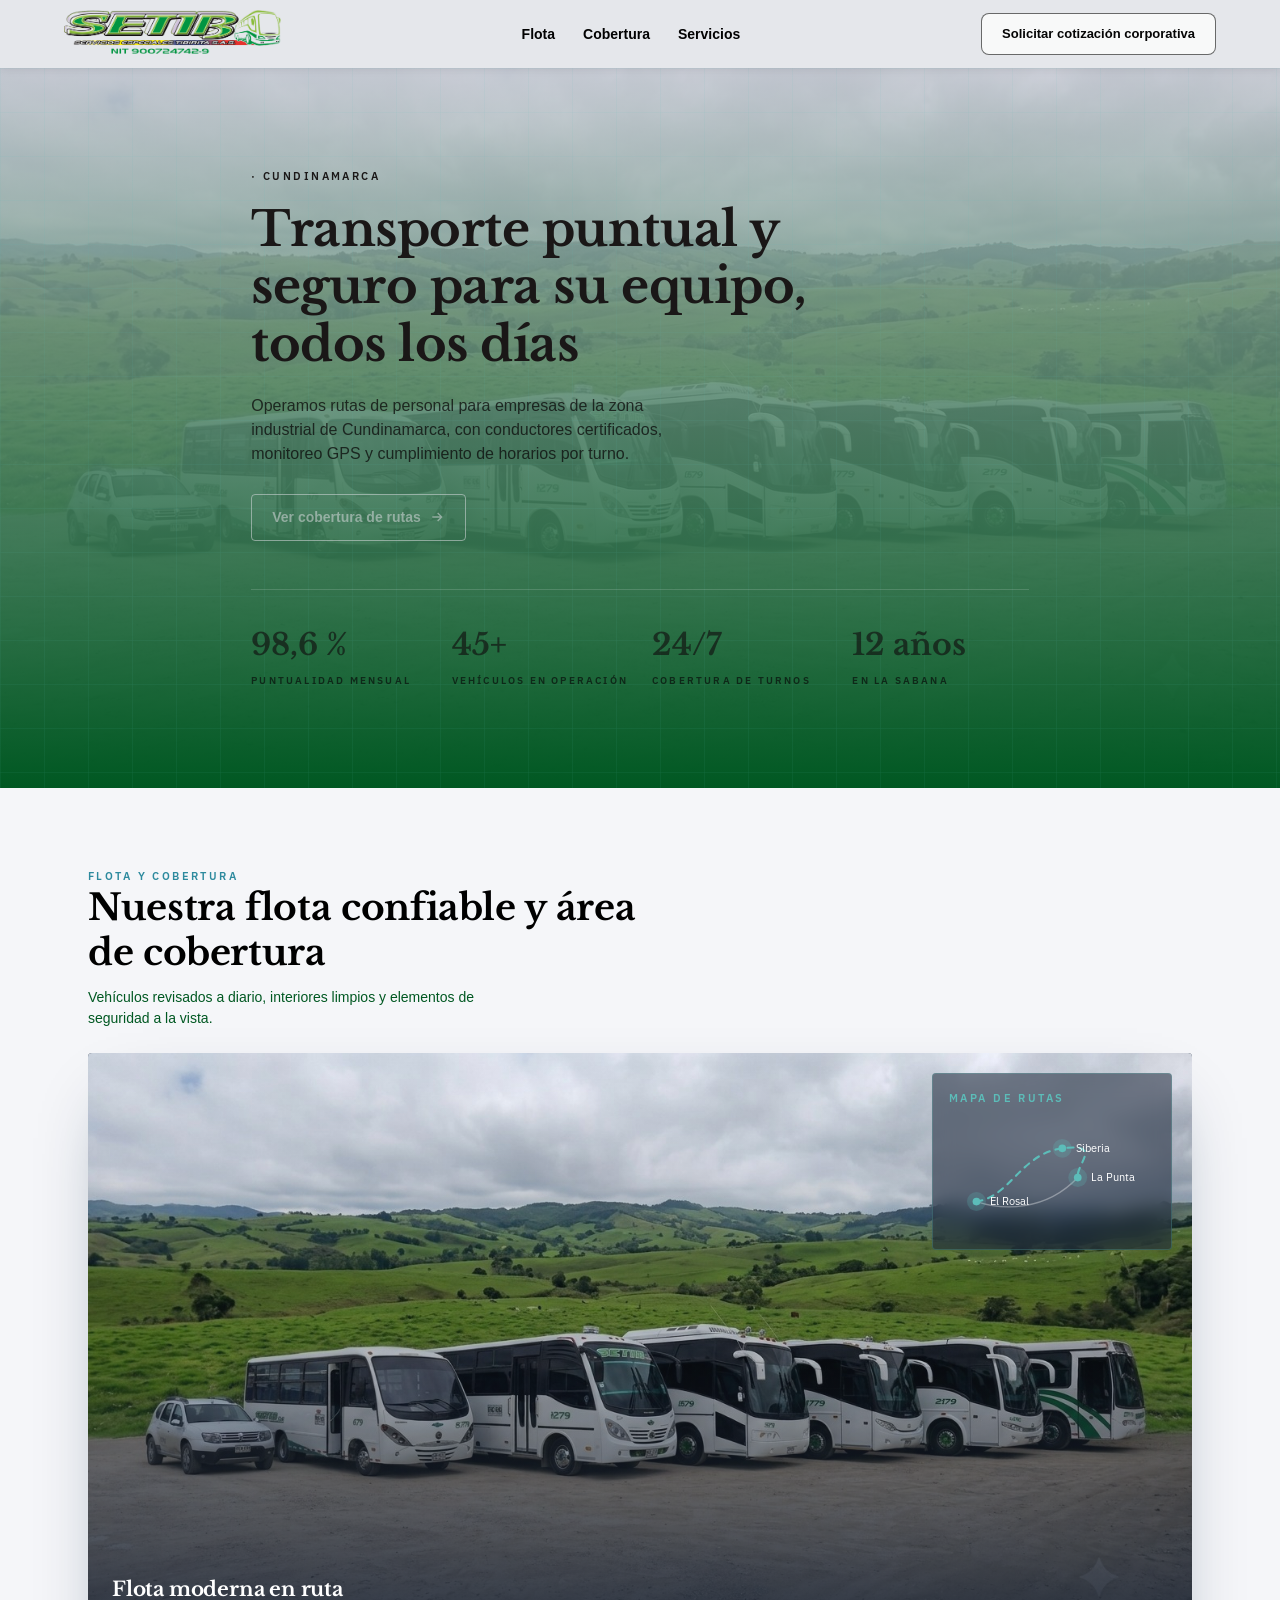
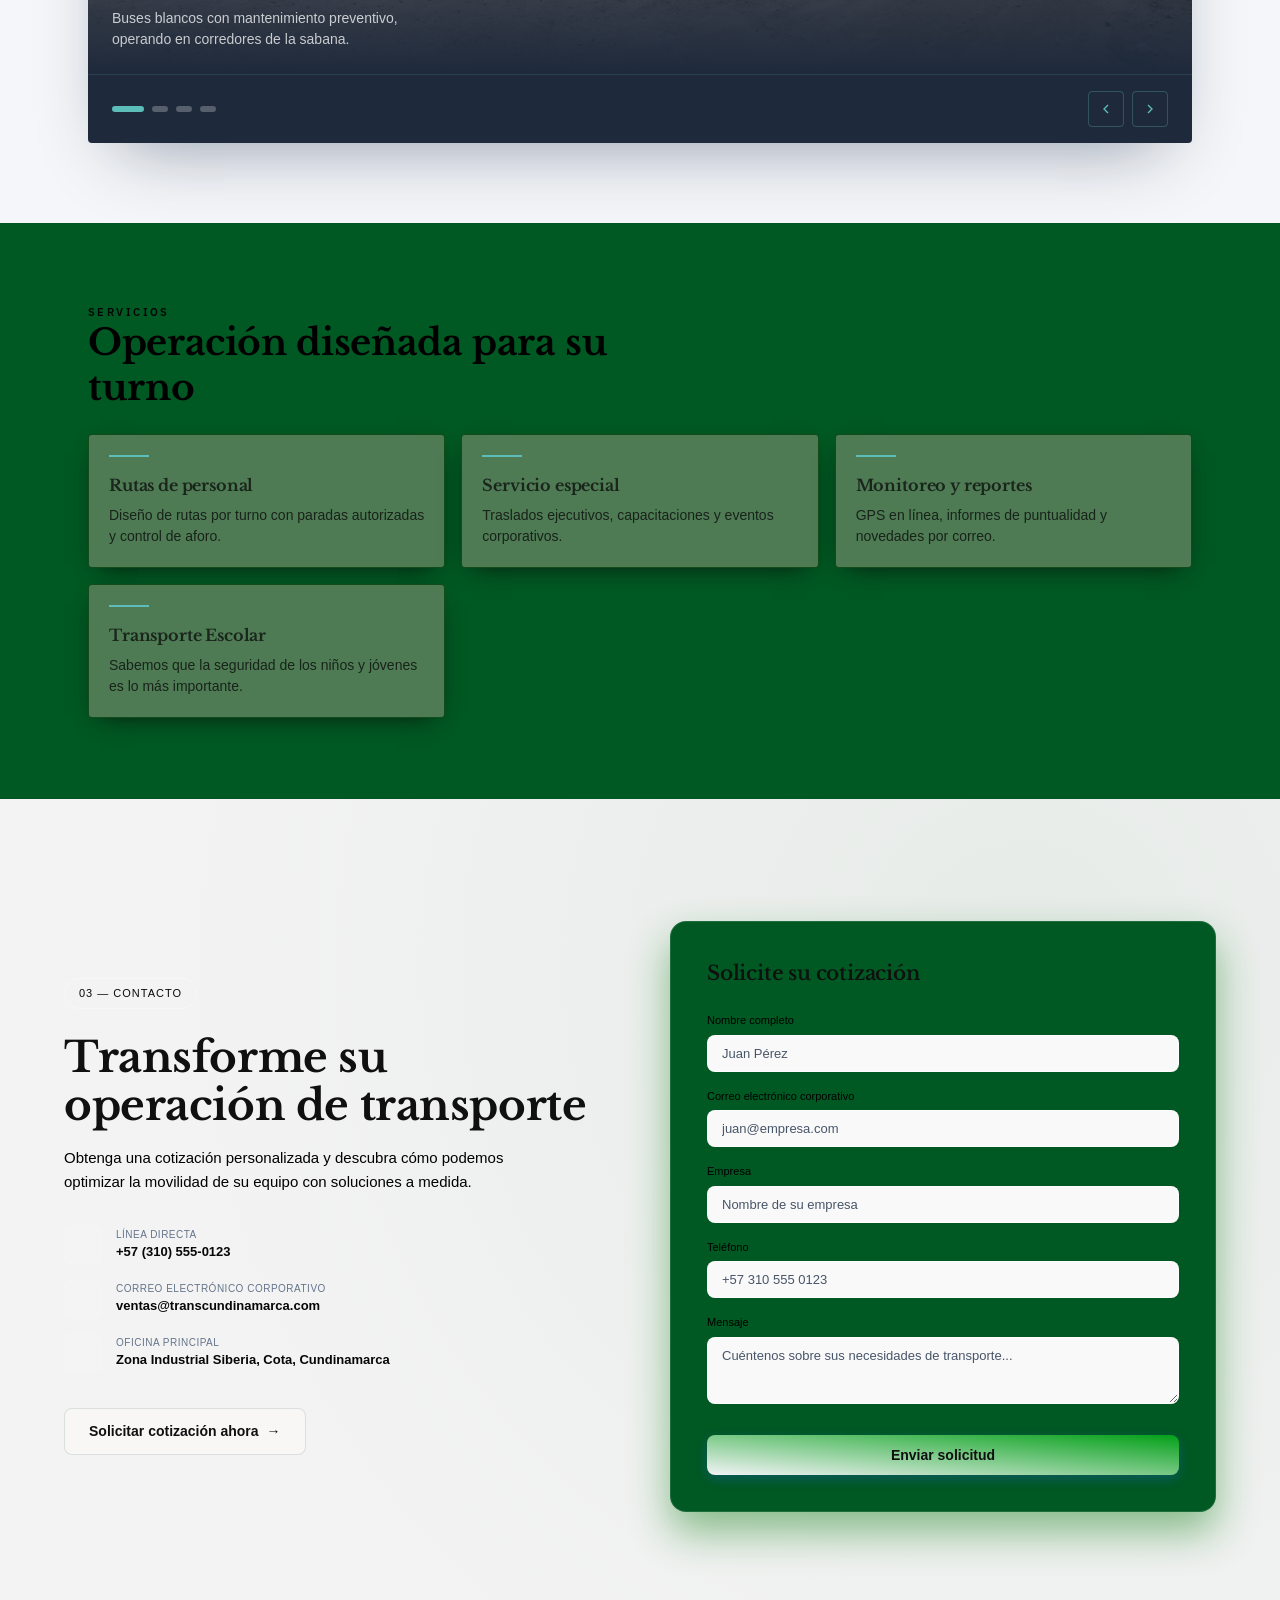
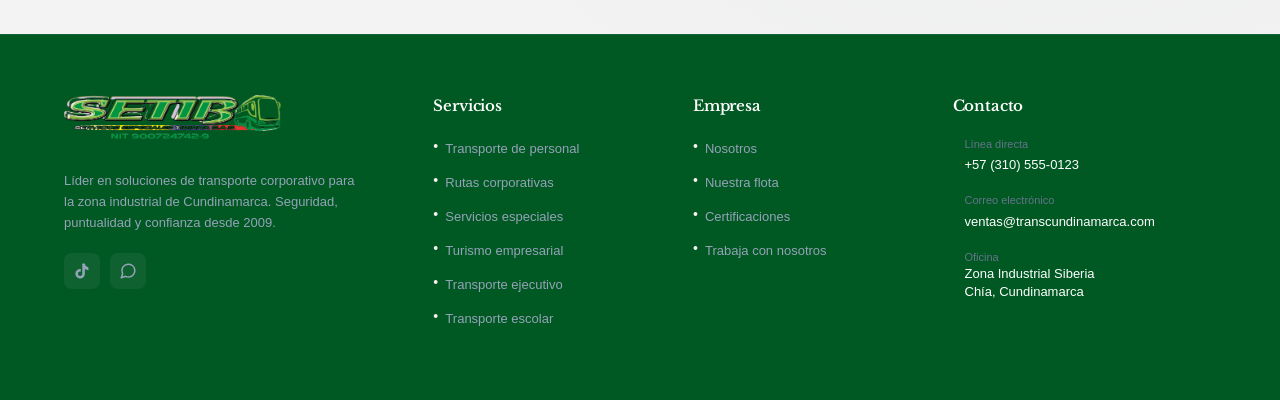
==== index.html @ 592e6fb5 "Rename corporativo.html to index.html" ====
<!doctype html>
<html lang="es">
  <head>
    <meta charset="utf-8" />
    <meta name="viewport" content="width=device-width, initial-scale=1" />
    <title>TransCundinamarca | Transporte de personal Siberia y El Rosal</title>
    <meta
      name="description"
      content="Transporte empresarial de personal y pasajeros en la zona industrial Siberia - El Rosal, Cundinamarca. Flota moderna, rutas puntuales y cotización corporativa."
    />
    <meta
      property="og:title"
      content="TransCundinamarca | Transporte de personal Siberia y El Rosal"
    />
    <meta
      property="og:description"
      content="Rutas empresariales puntuales y seguras para su equipo en la sabana de Bogotá: Siberia, El Rosal y La Punta."
    />
    <meta property="og:type" content="website" />
    <meta name="twitter:card" content="summary_large_image" />
    <link rel="preconnect" href="https://fonts.googleapis.com" />
    <link rel="preconnect" href="https://fonts.gstatic.com" crossorigin />
    <link
      href="https://fonts.googleapis.com/css2?family=Libre+Baskerville:wght@400;700&family=IBM+Plex+Sans:wght@400;500;600&display=swap"
      rel="stylesheet"
    />
    <link rel="icon" href="/favicon.ico" type="image/x-icon" />
    <link rel="stylesheet" href="corporativo.css" />
  </head>
  <body>
 <!-- NAVBAR -->
<header class="navbar">
  <div class="nav-container">
    
    <!-- BRAND / LOGO CON IMAGEN -->
    <a href="#" class="logo-link">
      <img src="Logo.webp" alt="SETIB - Servicios Especiales Tibirita" class="navbar-logo-img">
    </a>

    <!-- LINKS DE NAVEGACIÓN -->
    <nav class="nav-links">
      <a href="#flota">Flota</a>
      <a href="#cobertura">Cobertura</a>
      <a href="#servicios">Servicios</a>
    </nav>

    <!-- BOTÓN DE ACCIÓN -->
    <a href="#cotizar" class="btn-primary">Solicitar cotización corporativa</a>
    
  </div>
</header>

    <main id="inicio">
      <section class="hero">
        <div class="hero-grid" aria-hidden="true"></div>
        <div class="hero-inner">
          <p class="eyebrow hero-eyebrow">· Cundinamarca </p>
          <h1 class="hero-title">
            Transporte puntual y seguro para su equipo, todos los días
          </h1>
          <p class="hero-lead">
            Operamos rutas de personal para empresas de la zona industrial de Cundinamarca, con
            conductores certificados, monitoreo GPS y cumplimiento de horarios por turno.
          </p>
          <div class="hero-actions">
            <a href="#cobertura" class="btn-ghost">
              Ver cobertura de rutas
              <svg
                width="16"
                height="16"
                viewBox="0 0 24 24"
                fill="none"
                stroke="currentColor"
                stroke-width="2"
              >
                <path d="M5 12h14M13 6l6 6-6 6" />
              </svg>
            </a>
          </div>

          <dl class="hero-stats">
            <div>
              <dt class="stat-value">98,6 %</dt>
              <dd class="eyebrow stat-label">Puntualidad mensual</dd>
            </div>
            <div>
              <dt class="stat-value">45+</dt>
              <dd class="eyebrow stat-label">Vehículos en operación</dd>
            </div>
            <div>
              <dt class="stat-value">24/7</dt>
              <dd class="eyebrow stat-label">Cobertura de turnos</dd>
            </div>
            <div>
              <dt class="stat-value">12 años</dt>
              <dd class="eyebrow stat-label">En la sabana</dd>
            </div>
          </dl>
        </div>
      </section>

      <section id="flota" class="fleet">
        <p class="eyebrow fleet-eyebrow">Flota y cobertura</p>
        <h2 class="fleet-title">
          Nuestra flota confiable y área de cobertura
        </h2>
        <p class="fleet-lead">
          Vehículos revisados a diario, interiores limpios y elementos de seguridad a la vista.
        </p>

        <div class="carousel">
          <div class="carousel-viewport">
            <div class="carousel-slide active" data-index="0">
              <img
                src="1.webp"
                alt="Flota moderna en ruta"
                width="1600"
                height="1008"
              />
            </div>
            <div class="carousel-slide" data-index="1">
              <img
                src="2.webp"
                alt="Interiores limpios y cómodos"
                width="1600"
                height="1008"
              />
            </div>
            <div class="carousel-slide" data-index="2">
              <img
                src="3.webp"
                alt="Cobertura zona industrial"
                width="1600"
                height="1008"
              />
            </div>
            <div class="carousel-slide" data-index="3">
              <img
                src="images/fleet-safety.jpg"
                alt="Seguridad visible"
                width="1600"
                height="1008"
              />
            </div>

            <div class="carousel-overlay" aria-hidden="true"></div>

            <div class="carousel-caption">
              <h3 id="slide-title">Flota moderna en ruta</h3>
              <p id="slide-text">
                Buses blancos con mantenimiento preventivo, operando en corredores de la sabana.
              </p>
            </div>

            <div id="cobertura" class="map-panel">
              <p class="eyebrow map-eyebrow">Mapa de rutas</p>
              <svg
                viewBox="0 0 240 130"
                role="img"
                aria-label="Rutas Siberia, El Rosal y La Punta"
              >
                <path
                  d="M32 102 C 72 96, 84 46, 132 40 S 148 58, 150 74"
                  fill="none"
                  stroke="#5cbdb9"
                  stroke-width="2.5"
                  stroke-linecap="round"
                  stroke-dasharray="7 7"
                />
                <path
                  d="M32 102 C 62 112, 112 114, 150 74"
                  fill="none"
                  stroke="rgba(255,255,255,0.35)"
                  stroke-width="1.5"
                  stroke-linecap="round"
                />
                <g>
                  <circle
                    class="map-dot"
                    cx="132"
                    cy="40"
                    r="11"
                    fill="rgba(92,189,185,0.22)"
                  />
                  <circle cx="132" cy="40" r="4.5" fill="#5cbdb9" />
                  <text x="148" y="44.5" font-size="13" fill="white">Siberia</text>
                </g>
                <g>
                  <circle
                    class="map-dot"
                    cx="32"
                    cy="102"
                    r="11"
                    fill="rgba(92,189,185,0.22)"
                  />
                  <circle cx="32" cy="102" r="4.5" fill="#5cbdb9" />
                  <text x="48" y="106.5" font-size="13" fill="white">El Rosal</text>
                </g>
                <g>
                  <circle
                    class="map-dot"
                    cx="150"
                    cy="74"
                    r="11"
                    fill="rgba(92,189,185,0.22)"
                  />
                  <circle cx="150" cy="74" r="4.5" fill="#5cbdb9" />
                  <text x="166" y="78.5" font-size="13" fill="white">La Punta</text>
                </g>
              </svg>
            </div>
          </div>

          <div class="carousel-controls">
            <div class="dots" role="tablist" aria-label="Controles del carrusel">
              <button class="dot active" aria-label="Flota moderna en ruta" data-index="0"></button>
              <button class="dot" aria-label="Interiores limpios y cómodos" data-index="1"></button>
              <button class="dot" aria-label="Cobertura zona industrial" data-index="2"></button>
              <button class="dot" aria-label="Seguridad visible" data-index="3"></button>
            </div>
            <div class="arrows">
              <button class="arrow" aria-label="Imagen anterior" id="prevBtn">
                <svg
                  width="16"
                  height="16"
                  viewBox="0 0 24 24"
                  fill="none"
                  stroke="currentColor"
                  stroke-width="2"
                >
                  <path d="M15 6l-6 6 6 6" />
                </svg>
              </button>
              <button class="arrow" aria-label="Imagen siguiente" id="nextBtn">
                <svg
                  width="16"
                  height="16"
                  viewBox="0 0 24 24"
                  fill="none"
                  stroke="currentColor"
                  stroke-width="2"
                >
                  <path d="M9 6l6 6-6 6" />
                </svg>
              </button>
            </div>
          </div>
        </div>
      </section>

      <section id="servicios" class="services">
        <div class="services-inner">
          <p class="eyebrow services-eyebrow">Servicios</p>
          <h2 class="fleet-title">Operación diseñada para su turno</h2>
          <div class="services-grid">
            <article class="service-card">
              <h3>Rutas de personal</h3>
              <p>
                Diseño de rutas por turno con paradas autorizadas y control de aforo.
              </p>
            </article>
            <article class="service-card">
              <h3>Servicio especial</h3>
              <p>
                Traslados ejecutivos, capacitaciones y eventos corporativos.
              </p>
            </article>
            <article class="service-card">
              <h3>Monitoreo y reportes</h3>
              <p>
                GPS en línea, informes de puntualidad y novedades por correo.
              </p>
            </article>
            <article class="service-card">
              <h3>Transporte Escolar</h3>
              <p>
                Sabemos que la seguridad de los niños y jóvenes es lo más importante.
            </article>
          </div>
        </div>
      </section>
<!--lo nuevo para implementar-->
<section class="hero-section" id="cotizar">
    <div class="hero-container">
      
      <!-- Columna Izquierda: Información -->
      <div class="hero-info">
        <span class="badge">03 — CONTACTO</span>
        <h1>Transforme su operación de transporte</h1>
        <p class="description">
          Obtenga una cotización personalizada y descubra cómo podemos optimizar la movilidad de su equipo con soluciones a medida.
        </p>

        <div class="contact-list">
          <div class="contact-item">
            <div class="icon-box"><i data-lucide="phone"></i></div>
            <div>
              <span class="contact-label">Línea directa</span>
              <p>+57 (310) 555-0123</p>
            </div>
          </div>

          <div class="contact-item">
            <div class="icon-box"><i data-lucide="mail"></i></div>
            <div>
              <span class="contact-label">Correo electrónico corporativo</span>
              <p>ventas@transcundinamarca.com</p>
            </div>
          </div>

          <div class="contact-item">
            <div class="icon-box"><i data-lucide="map-pin"></i></div>
            <div>
              <span class="contact-label">Oficina principal</span>
              <p>Zona Industrial Siberia, Cota, Cundinamarca</p>
            </div>
          </div>
        </div>

        <a href="#formulario" class="btn-white">
          Solicitar cotización ahora <span>&rarr;</span>
        </a>
      </div>

      <!-- Columna Derecha: Formulario -->
      <div class="hero-form-card" id="formulario">
        <h2>Solicite su cotización</h2>
        
        <form id="quoteForm">
          <div class="form-group">
            <label for="nombre">Nombre completo</label>
            <input type="text" id="nombre" name="nombre" placeholder="Juan Pérez" required>
          </div>

          <div class="form-group">
            <label for="email">Correo electrónico corporativo</label>
            <input type="email" id="email" name="email" placeholder="juan@empresa.com" required>
          </div>

          <div class="form-group">
            <label for="empresa">Empresa</label>
            <input type="text" id="empresa" name="empresa" placeholder="Nombre de su empresa" required>
          </div>

          <div class="form-group">
            <label for="telefono">Teléfono</label>
            <input type="tel" id="telefono" name="telefono" placeholder="+57 310 555 0123" required>
          </div>

          <div class="form-group">
            <label for="mensaje">Mensaje</label>
            <textarea id="mensaje" name="mensaje" rows="3" placeholder="Cuéntenos sobre sus necesidades de transporte..." required></textarea>
          </div>

          <button type="submit" class="btn-submit">Enviar solicitud</button>
        </form>
      </div>

    </div>
  </section>
    </section>
  <footer class="site-footer">
  <div class="footer-container">
    
    <!-- Columna 1: Branding y descripción -->
    <div class="footer-col brand-col">
      <div class="logo">
        <div class="footer-brand">
    <img src="Logo.webp" alt="SETIB - Servicios Especiales Tibirita" class="footer-logo">
    </div>
      </div>
      <p class="footer-desc">
        Líder en soluciones de transporte corporativo para la zona industrial de Cundinamarca. Seguridad, puntualidad y confianza desde 2009.
      </p>
      <div class="social-links">
<a href="" aria-label="TikTok" class="social-btn tiktok-btn">
      <svg viewBox="0 0 24 24" fill="currentColor">
        <path d="M19.589 6.686a4.793 4.793 0 0 1-3.77-4.245V2h-3.445v13.672a2.896 2.896 0 1 1-2.896-2.892c.32 0 .633.056.927.163V9.41a6.332 6.332 0 1 0 5.414 6.262V9.437a8.212 8.212 0 0 0 4.77 1.526V7.518a4.81 4.81 0 0 1-1.000-.832z"/>
      </svg>
    </a>
        <a href="" aria-label="WhatsApp" class="social-btn">
      <svg viewBox="0 0 24 24" fill="none" stroke="currentColor" stroke-width="2" stroke-linecap="round" stroke-linejoin="round">
        <path d="M21 11.5a8.38 8.38 0 0 1-.9 3.8 8.5 8.5 0 0 1-7.6 4.7 8.38 8.38 0 0 1-3.8-.9L3 21l1.9-5.7a8.38 8.38 0 0 1-.9-3.8 8.5 8.5 0 0 1 4.7-7.6 8.38 8.38 0 0 1 3.8-.9h.5a8.48 8.48 0 0 1 8 8v.5z"/>
      </svg>
    </a>
        <!--<a href="#" aria-label="Instagram"><i data-lucide="instagram"></i></a>
        <a href="#" aria-label="LinkedIn"><i data-lucide="linkedin"></i></a>-->
      </div>
    </div>

    <!-- Columna 2: Servicios -->
    <div class="footer-col">
      <h3 class="footer-title">Servicios</h3>
      <ul class="footer-links">
        <li><a href="#">Transporte de personal</a></li>
        <li><a href="#">Rutas corporativas</a></li>
        <li><a href="#">Servicios especiales</a></li>
        <li><a href="#">Turismo empresarial</a></li>
        <li><a href="#">Transporte ejecutivo</a></li>
        <li><a href="#">Transporte escolar</a></li>
      </ul>
    </div>

    <!-- Columna 3: Empresa -->
    <div class="footer-col">
      <h3 class="footer-title">Empresa</h3>
      <ul class="footer-links">
        <li><a href="#">Nosotros</a></li>
        <li><a href="#">Nuestra flota</a></li>
        <li><a href="#">Certificaciones</a></li>
        <li><a href="#">Trabaja con nosotros</a></li>
        
      </ul>
    </div>

    <!-- Columna 4: Contacto -->
    <div class="footer-col contact-col">
      <h3 class="footer-title">Contacto</h3>
      <div class="footer-contact-item">
        <i data-lucide="phone"></i>
        <div>
          <span class="contact-lbl">Línea directa</span>
          <a href="tel:+573105550123">+57 (310) 555-0123</a>
        </div>
      </div>
      <div class="footer-contact-item">
        <i data-lucide="mail"></i>
        <div>
          <span class="contact-lbl">Correo electrónico</span>
          <a href="mailto:ventas@transcundinamarca.com">ventas@transcundinamarca.com</a>
        </div>
      </div>
      <div class="footer-contact-item">
        <i data-lucide="map-pin"></i>
        <div>
          <span class="contact-lbl">Oficina</span>
          <p>Zona Industrial Siberia<br>Chía, Cundinamarca</p>
        </div>
      </div>
    </div>
<section>
    </main>

   

    <script src="corporativo.js"></script>
  </body>
</html>
---- corporativo.css ----
/* =========================================================
   TransCundinamarca — Estilos corporativos
   Paleta: Océano profundo (#0c2340, #1a4a6e, #2d8a9e, #5cbdb9)
   Tipografía: Libre Baskerville (títulos) + IBM Plex Sans (cuerpo)
   ========================================================= */

:root {
  --deep: #009038;
  --midnight: #005822;
  --ocean: #2d8a9e;
  --teal: #5cbdb9;
  --charcoal: #1e293b;
  --mist: #eef6f9;
  --white: #ffffff;

  --font-display: "Libre Baskerville", Georgia, serif;
  --font-body: "IBM Plex Sans", system-ui, sans-serif;
}

* {
  box-sizing: border-box;
  margin: 0;
  padding: 0;
}

html {
  scroll-behavior: smooth;
}

body {
  font-family: var(--font-body);
  color: var(--charcoal);
  background: var(--mist);
  line-height: 1.5;
  -webkit-font-smoothing: antialiased;
}

h1,
h2,
h3,
h4 {
  font-family: var(--font-display);
  letter-spacing: -0.01em;
}

a {
  text-decoration: none;
  color: inherit;
}

img {
  display: block;
  max-width: 100%;
}

button {
  font-family: inherit;
  cursor: pointer;
}

/* Eyebrow label */
.eyebrow {
  font-family: var(--font-body);
  font-size: 0.6875rem;
  font-weight: 600;
  letter-spacing: 0.22em;
  text-transform: uppercase;
}

/* Header */
.header {
  position: sticky;
  top: 0;
  z-index: 40;
  background: #E2E4E1;
  backdrop-filter: blur(8px);
  border-bottom: 1px solid rgba(13, 45, 72, 0.1);
}

.header-inner {
  max-width: 72rem;
  margin: 0 auto;
  padding: 0.75rem 1rem;
  display: flex;
  align-items: center;
  justify-content: space-between;
  gap: 1rem;
}

.logo {
  display: flex;
  align-items: center;
  gap: 0.625rem;
  min-width: 0;
}

.logo-icon {
  width: 2.25rem;
  height: 2.25rem;
  flex-shrink: 0;
  display: grid;
  place-items: center;
  background: var(--deep);
  color: var(--white);
  border-radius: 0.25rem;
}

.logo-text {
  line-height: 1.15;
}

.logo-name {
  display: block;
  font-family: var(--font-display);
  font-size: 0.875rem;
  font-weight: 700;
  color: var(--charcoal);
  white-space: nowrap;
}

.logo-tagline {
  display: block;
  color: var(--ocean);
  font-size: 0.625rem;
}

.header-actions {
  display: flex;
  align-items: center;
  gap: 1rem;
}

.nav-desktop {
  display: none;
  align-items: center;
  gap: 1.5rem;
  font-size: 0.875rem;
  color: var(--midnight);
}

.nav-desktop a:hover {
  color: var(--ocean);
}

.btn-primary {
  display: inline-flex;
  align-items: center;
  justify-content: center;
  background: var(--deep);
  color: var(--white);
  border-radius: 0.25rem;
  padding: 0.625rem 0.875rem;
  font-size: 0.75rem;
  font-weight: 600;
  transition: background 0.2s ease;
}

.btn-primary:hover {
  background: var(--midnight);
}

.btn-ghost {
  display: inline-flex;
  align-items: center;
  justify-content: center;
  gap: 0.5rem;
  border: 1px solid rgba(201, 209, 209, 0.6);
  color: rgba(201, 209, 209, 0.6);
  border-radius: 0.25rem;
  padding: 0.75rem 1.25rem;
  font-size: 0.875rem;
  font-weight: 600;
  transition: background 0.2s ease;
}

.btn-ghost:hover {
  background: rgba(92, 189, 185, 0.1);
}

/* Hero */
.hero {
  position: relative;
  width: 100%;
  min-height: 80vh; /* Ajusta la altura si es necesario */
  display: flex;
  align-items: center;

  /* IMAGEN DE FONDO CON CAPA OSCURA */
  background: 
    linear-gradient(rgba(194, 197, 206, 0.75), rgba(0, 88,34)), /* Capa oscura semitransparente */
    url('fondo.webp'); /* Ruta de tu imagen */

  /* Propiedades para ajustar la imagen */
  background-size: cover;       /* Hace que la imagen cubra todo el espacio */
  background-position: center;  /* Centra la imagen */
  background-repeat: no-repeat; /* Evita que se repita */
  
  color: #1a1717; /* Asegura que las letras sean blancas */
}
.hero-grid {
  position: absolute;
  inset: 0;
  opacity: 0.18;
  background-image: linear-gradient(
      rgba(92, 189, 185, 0.4) 1px,
      transparent 1px
    ),
    linear-gradient(90deg, rgba(92, 189, 185, 0.4) 1px, transparent 1px);
  background-size: 44px 44px;
}

.hero-inner {
  position: relative;
  max-width: 72rem;
  margin: 0 auto;
  padding: 3rem 1rem;
}

.hero-eyebrow {
  color: var(0, 88,34);
}

.hero-title {
  margin-top: 1rem;
  max-width: 42rem;
  font-size: 1.75rem;
  line-height: 1.2;
  font-weight: 700;
}

.hero-lead {
  margin-top: 1.25rem;
  max-width: 28rem;
  font-size: 0.875rem;
  color: rgba(11, 9, 9, 0.75);
}

.hero-actions {
  margin-top: 1.75rem;
}

.hero-stats {
  margin-top: 2.5rem;
  display: grid;
  grid-template-columns: repeat(2, 1fr);
  gap: 1.25rem;
  border-top: 1px solid rgba(255, 255, 255, 0.15);
  padding-top: 1.5rem;
}

.stat-value {
  font-family: var(--font-display);
  font-size: 1.5rem;
  font-weight: 700;
  color: rgba(17, 15, 15, 0.65);
}

.stat-label {
  margin-top: 0.375rem;
  font-size: 0.625rem;
  color: rgba(8, 8, 8, 0.65);
}

/* Fleet */
.fleet {
  max-width: 72rem;
  margin: 0 auto;
  padding: 3.5rem 1rem;
}

.fleet-eyebrow {
  color: var(--ocean);
}

.fleet-title {
  max-width: 36rem;
  font-size: 1.75rem;
  line-height: 1.25;
  color: #000000;
}

.fleet-lead {
  margin-top: 0.75rem;
  max-width: 28rem;
  font-size: 0.875rem;
  color: var(--midnight);
}

/* Carousel */
.carousel {
  margin-top: 1.5rem;
  border-radius: 0.25rem;
  overflow: hidden;
  background: var(--charcoal);
  box-shadow: 0 30px 70px -30px rgba(12, 35, 64, 0.45);
}

.carousel-viewport {
  position: relative;
  aspect-ratio: 4 / 3;
}

.carousel-slide {
  position: absolute;
  inset: 0;
  opacity: 0;
  transition: opacity 0.7s ease;
}

.carousel-slide.active {
  opacity: 1;
}

.carousel-slide img {
  width: 100%;
  height: 100%;
  object-fit: cover;
}

.carousel-overlay {
  position: absolute;
  inset: 0;
  background: linear-gradient(
    to top,
    var(--charcoal) 0%,
    rgba(30, 41, 59, 0.25) 50%,
    transparent 100%
  );
  pointer-events: none;
}

.carousel-caption {
  position: absolute;
  left: 0;
  right: 0;
  bottom: 0;
  padding: 1rem;
  color: var(--white);
}

.carousel-caption h3 {
  font-size: 1rem;
}

.carousel-caption p {
  margin-top: 0.25rem;
  font-size: 0.75rem;
  color: rgba(255, 255, 255, 0.75);
  max-width: 20rem;
}

.map-panel {
  position: absolute;
  right: 0.75rem;
  top: 0.75rem;
  width: 11rem;
  background: rgba(30, 41, 59, 0.55);
  border: 1px solid rgba(92, 189, 185, 0.25);
  border-radius: 0.25rem;
  backdrop-filter: blur(10px);
  padding: 0.75rem;
  color: var(--white);
}

.map-eyebrow {
  color: var(--teal);
}

.map-panel svg {
  width: 100%;
  margin-top: 0.5rem;
}

.map-panel text {
  font-family: var(--font-body);
}

.map-dot {
  animation: pulse 2s ease-in-out infinite;
}

@keyframes pulse {
  0%,
  100% {
    opacity: 1;
  }
  50% {
    opacity: 0.65;
  }
}

.carousel-controls {
  display: flex;
  align-items: center;
  justify-content: space-between;
  gap: 1rem;
  padding: 0.75rem 1rem;
  border-top: 1px solid rgba(92, 189, 185, 0.15);
}

.dots {
  display: flex;
  gap: 0.5rem;
}

.dot {
  width: 1rem;
  height: 0.375rem;
  border-radius: 999px;
  background: rgba(255, 255, 255, 0.25);
  border: none;
  transition: all 0.25s ease;
}

.dot.active {
  width: 2rem;
  background: var(--teal);
}

.arrows {
  display: flex;
  gap: 0.5rem;
}

.arrow {
  width: 2.25rem;
  height: 2.25rem;
  display: grid;
  place-items: center;
  border: 1px solid rgba(92, 189, 185, 0.3);
  background: transparent;
  color: var(--teal);
  border-radius: 0.25rem;
  transition: background 0.2s ease;
}

.arrow:hover {
  background: rgba(92, 189, 185, 0.1);
}

/* Services */
.services {
  background: rgba(255, 255, 255, 0.6);
  border-top: 1px solid rgba(13, 45, 72, 0.08);
  border-bottom: 1px solid rgba(13, 45, 72, 0.08);
  background-color: #005822;
}

.services-inner {
  max-width: 72rem;
  margin: 0 auto;
  padding: 3.5rem 1rem;
  background-color: #005822;
}

.services-eyebrow {
  color: #060606;
}

.services-grid {
  margin-top: 1.5rem;
  display: grid;
  gap: 1rem;
}

.service-card {
  background: rgba(98, 133, 98, 0.8);
  border: 1px solid rgba(2, 65, 12, 0.8);
  border-radius: 0.25rem;
  padding: 1.25rem;
  box-shadow: 0 8px 24px -12px rgb(11, 12, 11);
}

.service-card::before {
  content: "";
  display: block;
  width: 2.5rem;
  height: 2px;
  background: var(--teal);
  margin-bottom: 1rem;
}

.service-card h3 {
  font-size: 1rem;
  color: rgba(10, 9, 9, 0.75);
}

.service-card p {
  margin-top: 0.5rem;
  font-size: 0.875rem;
  color: rgba(7, 6, 7, 0.75);
}

/* CTA */
.cta {
  max-width: 72rem;
  margin: 0 auto;
  padding: 3.5rem 1rem;
}

.cta-card {
  position: relative;
  overflow: hidden;
  border-radius: 0.25rem;
  padding: 2.5rem 1.25rem;
  background: linear-gradient(
    172deg,
    var(--deep) 0%,
    var(--midnight) 55%,
    var(--ocean) 100%
  );
  color: var(--white);
}

.cta-card h2 {
  font-size: 1.25rem;
  max-width: 24rem;
}

.cta-card p {
  margin-top: 0.75rem;
  max-width: 28rem;
  font-size: 0.875rem;
  color: rgba(255, 255, 255, 0.75);
}

.cta-btn {
  display: inline-block;
  margin-top: 1.25rem;
  padding: 0.75rem 1.25rem;
  border-radius: 0.25rem;
  font-size: 0.875rem;
  font-weight: 600;
  color: var(--deep);
  background: linear-gradient(100deg, var(--ocean), var(--teal));
  transition: transform 0.2s ease;
}

.cta-btn:hover {
  transform: translateY(-2px);
}

/* Footer */
.footer {
  border-top: 1px solid rgba(13, 45, 72, 0.08);
  padding: 1.75rem 1rem;
}

.footer-inner {
  max-width: 72rem;
  margin: 0 auto;
  display: flex;
  flex-direction: column;
  gap: 0.25rem;
  font-size: 0.75rem;
  color: #005822;
}


/* Responsive */
@media (min-width: 640px) {
  .header-inner {
    padding: 1rem 1.5rem;
  }

  .logo-name {
    font-size: 1rem;
  }

  .logo-tagline {
    font-size: 0.625rem;
  }

  .btn-primary {
    padding: 0.75rem 1rem;
    font-size: 0.875rem;
  }

  .btn-primary .mobile-text {
    display: none;
  }

  .btn-primary .desktop-text {
    display: inline;
  }

  .hero-inner {
    padding: 5rem 1.5rem;
  }

  .hero-title {
    font-size: 2.25rem;
  }

  .hero-lead {
    font-size: 1rem;
  }

  .hero-stats {
    grid-template-columns: repeat(4, 1fr);
    gap: 1.5rem;
    padding-top: 2rem;
    margin-top: 3rem;
  }

  .stat-value {
    font-size: 1.875rem;
  }

  .fleet {
    padding: 5rem 1.5rem;
  }

  .fleet-title {
    font-size: 2.25rem;
  }

  .carousel-viewport {
    aspect-ratio: 16 / 9;
  }

  .carousel-caption {
    padding: 1.5rem;
  }

  .carousel-caption h3 {
    font-size: 1.25rem;
  }

  .carousel-caption p {
    font-size: 0.875rem;
  }

  .map-panel {
    right: 1.25rem;
    top: 1.25rem;
    width: 15rem;
    padding: 1rem;
  }

  .carousel-controls {
    padding: 1rem 1.5rem;
  }

  .services-inner {
    padding: 5rem 1.5rem;
  }

  .services-grid {
    grid-template-columns: repeat(2, 1fr);
  }

  .cta {
    padding: 5rem 1.5rem;
  }

  .cta-card {
    padding: 3.5rem 2.5rem;
  }

  .cta-card h2 {
    font-size: 1.875rem;
  }

  .footer-inner {
    flex-direction: row;
    justify-content: space-between;
  }
}

@media (min-width: 1024px) {
  .nav-desktop {
    display: flex;
  }

  .hero-title {
    font-size: 3rem;
  }

  .services-grid {
    grid-template-columns: repeat(3, 1fr);
  }

  .cta-card {
    display: flex;
    align-items: center;
    justify-content: space-between;
    gap: 2rem;
  }

  .cta-card h2 {
    max-width: none;
  }

  .cta-btn {
    margin-top: 0;
    flex-shrink: 0;
  }
}

@media (max-width: 639px) {
  .btn-primary .desktop-text {
    display: none;
  }
}

* {
  box-sizing: border-box;
  margin: 0;
  padding: 0;
  font-family: 'Inter', sans-serif;
}

body {
  background-color: #f5f6f9;
  color: #0f100f;
}

/* --- NAVBAR --- */
.navbar {
  background-color: #ffffff;
  padding: 12px 5%;
  position: sticky;
  top: 0;
  z-index: 100;
  box-shadow: 0 2px 10px rgba(0, 0, 0, 0.05);
}

.nav-container {
  max-width: 1200px;
  margin: 0 auto;
  display: flex;
  align-items: center;
  justify-content: space-between;
}

.logo {
  display: flex;
  align-items: center;
  gap: 10px;
}

.logo-icon {
  background-color: #2563eb;
  color: #ffffff;
  font-weight: 700;
  padding: 6px 10px;
  border-radius: 6px;
  font-size: 14px;
}

.logo-text {
  display: flex;
  flex-direction: column;
}

.brand-name {
  font-weight: 700;
  color: #0f172a;
  font-size: 15px;
}

.brand-sub {
  font-size: 11px;
  color: #64748b;
}

.nav-links {
  display: flex;
  gap: 24px;
}

.nav-links a {
  text-decoration: none;
  color: #475569;
  font-size: 14px;
  font-weight: 500;
  transition: color 0.2s;
}

.nav-links a:hover {
  color: #2563eb;
}

.btn-primary {
  background-color: #2563eb;
  color: white;
  padding: 10px 18px;
  border-radius: 8px;
  text-decoration: none;
  font-size: 13px;
  font-weight: 600;
  transition: background-color 0.2s;
}

.btn-primary:hover {
  background-color: #1d4ed8;
}

/* --- HERO SECTION --- */
.hero-section {
  background: radial-gradient(circle at 80% 20%, #e6ebe8 0%, #f3f3f3 70%);
  padding: 80px 5%;
  min-height: calc(100vh - 65px);
  display: flex;
  align-items: center;
}

.hero-container {
  max-width: 1200px;
  margin: 0 auto;
  display: grid;
  grid-template-columns: 1fr 1fr;
  gap: 60px;
  align-items: center;
  width: 100%;
}

/* Columna Izquierda */
.hero-info {
  display: flex;
  flex-direction: column;
  align-items: flex-start;
}

.badge {
  border: 1px solid rgba(255, 255, 255, 0.3);
  padding: 6px 14px;
  border-radius: 20px;
  font-size: 11px;
  letter-spacing: 1px;
  color: #080909;
  margin-bottom: 24px;
}

.hero-info h1 {
  font-size: 42px;
  font-weight: 700;
  line-height: 1.15;
  margin-bottom: 16px;
}

.description {
  color: #010101;
  font-size: 15px;
  line-height: 1.6;
  margin-bottom: 32px;
  max-width: 480px;
}

.contact-list {
  display: flex;
  flex-direction: column;
  gap: 16px;
  margin-bottom: 36px;
}

.contact-item {
  display: flex;
  align-items: center;
  gap: 14px;
}

.icon-box {
  background: rgba(255, 255, 255, 0.08);
  border: 1px solid rgba(255, 255, 255, 0.15);
  width: 38px;
  height: 38px;
  border-radius: 8px;
  display: flex;
  align-items: center;
  justify-content: center;
  color: #60a5fa;
}

.icon-box svg {
  width: 18px;
  height: 18px;
}

.contact-label {
  display: block;
  font-size: 10px;
  color: #64748b;
  text-transform: uppercase;
  letter-spacing: 0.5px;
}

.contact-item p {
  font-size: 13px;
  font-weight: 600;
  color: #070707;
}

.btn-white {
  background-color: #f9f6f6;
  color: #101011;
  padding: 12px 24px;
  border-radius: 8px;
  text-decoration: none;
  font-weight: 600;
  font-size: 14px;
  display: inline-flex;
  align-items: center;
  gap: 8px;
  transition: transform 0.2s, background-color 0.2s;
  border: 1px solid rgba(201, 209, 209, 0.6) ;
}

.btn-white:hover {
  background-color: #035a13;
  transform: translateY(-2px);
}

/* Columna Derecha (Formulario) */
.hero-form-card {
  background: #005822;
  backdrop-filter: blur(12px);
  border: 1px solid rgba(255, 255, 255, 0.12);
  padding: 36px;
  border-radius: 16px;
  box-shadow: 0 20px 40px rgba(18, 129, 24, 0.475);
}

.hero-form-card h2 {
  font-size: 20px;
  margin-bottom: 24px;
  font-weight: 600;
}

.form-group {
  margin-bottom: 16px;
}

.form-group label {
  display: block;
  font-size: 11px;
  color: #000000;
  margin-bottom: 6px;
}

.form-group input,
.form-group textarea {
  width: 100%;
  background: rgb(250, 249, 249);
  border: 1px solid rgba(255, 253, 253, 0.95);
  border-radius: 8px;
  padding: 10px 14px;
  color: #ffffff;
  font-size: 13px;
  outline: none;
  transition: border-color 0.2s;
}

.form-group input::placeholder,
.form-group textarea::placeholder {
  color: #475569;
}

.form-group input:focus,
.form-group textarea:focus {
  border-color: #3b82f6;
  background: rgba(255, 255, 255, 0.12);
}

.btn-submit {
  width: 100%;
  background: linear-gradient(185deg, #03a018 0%, #f2f3f6 100%);
  color: rgb(16, 16, 16);
  border: none;
  padding: 12px;
  border-radius: 8px;
  font-size: 14px;
  font-weight: 600;
  cursor: pointer;
  margin-top: 8px;
  transition: opacity 0.2s, transform 0.1s;
  box-shadow: 0 4px 12px rgba(37, 99, 235, 0.3);
}

.btn-submit:hover {
  opacity: 0.95;
  transform: translateY(-1px);
}

/* Responsive */
@media (max-width: 900px) {
  .hero-container {
    grid-template-columns: 1fr;
    gap: 40px;
  }
  .nav-links {
    display: none;
  }
}
/* --- FOOTER STYLES --- */
.site-footer {
  background-color: #005822;
  border-top: 1px solid rgba(255, 255, 255, 0.08);
  color: #94a3b8;
  padding: 60px 5% 20px 5%;
}

.footer-container {
  max-width: 1200px;
  margin: 0 auto;
  display: grid;
  grid-template-columns: 1.5fr 1fr 1fr 1.2fr;
  gap: 40px;
}

/* Columna Branding */
.brand-col .logo {
  display: flex;
  align-items: center;
  gap: 10px;
  margin-bottom: 16px;
}

.brand-col .logo-icon {
  background-color: #2563eb;
  color: #ffffff;
  font-weight: 700;
  padding: 6px 10px;
  border-radius: 6px;
  font-size: 14px;
}

.brand-col .logo-text {
  display: flex;
  flex-direction: column;
}

.brand-col .brand-name {
  font-weight: 700;
  color: #ffffff;
  font-size: 16px;
}

.brand-col .brand-sub {
  font-size: 11px;
  color: #64748b;
}

.footer-desc {
  font-size: 13px;
  line-height: 1.6;
  color: #94a3b8;
  margin-bottom: 20px;
  max-width: 300px;
}

/* Iconos de redes sociales */
.social-links {
  display: flex;
  gap: 10px;
}

.social-links a {
  display: flex;
  align-items: center;
  justify-content: center;
  width: 36px;
  height: 36px;
  background-color: rgba(255, 255, 255, 0.06);
  border-radius: 8px;
  color: #94a3b8;
  text-decoration: none;
  transition: all 0.2s ease;
}

.social-links a svg {
  width: 18px;
  height: 18px;
}

.social-links a:hover {
  background-color: #2563eb;
  color: #ffffff;
  transform: translateY(-2px);
}

/* Titulos de secciones */
.footer-title {
  color: #ffffff;
  font-size: 15px;
  font-weight: 600;
  margin-bottom: 18px;
}

/* Listas de enlaces */
.footer-links {
  list-style: none;
  padding: 0;
  margin: 0;
}

.footer-links li {
  margin-bottom: 10px;
  position: relative;
  padding-left: 12px;
}

.footer-links li::before {
  content: "•";
  color: #f4f0f0;
  position: absolute;
  left: 0;
  top: 0;
  font-size: 14px;
}

.footer-links a {
  color: #94a3b8;
  text-decoration: none;
  font-size: 13px;
  transition: color 0.2s ease;
}

.footer-links a:hover {
  color: #ffffff;
}

/* Bloques de contacto */
.footer-contact-item {
  display: flex;
  align-items: flex-start;
  gap: 12px;
  margin-bottom: 16px;
}

.footer-contact-item svg {
  width: 18px;
  height: 18px;
  color: #333435;
  margin-top: 2px;
  flex-shrink: 0;
}

.contact-lbl {
  display: block;
  font-size: 11px;
  color: #64748b;
}

.footer-contact-item a,
.footer-contact-item p {
  color: #ffffff;
  font-size: 13px;
  text-decoration: none;
  font-weight: 500;
  line-height: 1.4;
}

.footer-contact-item a:hover {
  color: #60a5fa;
}

/* Pie inferior */
.footer-bottom {
  max-width: 1200px;
  margin: 40px auto 0 auto;
  padding-top: 20px;
  border-top: 1px solid rgba(255, 255, 255, 0.05);
  text-align: center;
  font-size: 12px;
  color: #64748b;
}

/* Adaptación para pantallas pequeñas (Móviles) */
@media (max-width: 850px) {
  .footer-container {
    grid-template-columns: 1fr 1fr;
    gap: 30px;
  }
}

@media (max-width: 500px) {
  .footer-container {
    grid-template-columns: 1fr;
  }
}

/* NAVBAR */
/* --- NAVBAR STYLES --- */
.navbar {
  background-color: #e5e7eb; /* Fondo claro como en tu captura de pantalla */
  padding: 10px 5%;
  position: sticky;
  top: 0;
  z-index: 100;
  box-shadow: 0 2px 8px rgba(0, 0, 0, 0.08);
}

.nav-container {
  max-width: 1200px;
  margin: 0 auto;
  display: flex;
  align-items: center;
  justify-content: space-between;
}

/* Ajustes del Logo de SETIB */
.logo-link {
  display: flex;
  align-items: center;
  text-decoration: none;
}

.navbar-logo-img {
  height: 48px; /* Ajusta este valor si quieres el logo más grande o pequeño */
  width: auto;
  object-fit: contain;
  display: block;
}

/* Enlaces de navegación */
.nav-links {
  display: flex;
  gap: 28px;
}

.nav-links a {
  text-decoration: none;
  color: #020202; /* Verde oscuro acorde a la línea institucional de SETIB */
  font-size: 14px;
  font-weight: 600;
  transition: color 0.2s ease;
}

.nav-links a:hover {
  color: #059669;
}

/* Botón llamativo azul */
.btn-primary {
  background-color: #f8f9f9;
  color: #050505;
  padding: 10px 20px;
  border-radius: 8px;
  text-decoration: none;
  font-size: 13px;
  font-weight: 600;
  transition: background-color 0.2s ease, transform 0.1s ease;
  display: inline-block;
  border: 1px solid rgba(9, 10, 10, 0.6);
}

.btn-primary:hover {
  background-color: #035a13;
  transform: translateY(-1px);
}

/* Adaptación a dispositivos móviles */
@media (max-width: 768px) {
  .nav-links {
    display: none; /* Oculta menú en pantallas muy pequeñas */
  }
  
  .navbar-logo-img {
    height: 38px;
  }
}
.footer-brand {
  display: flex;
  align-items: center;
  gap: 20px; /* Espacio exacto entre el logo y el texto */
  font-weight: 300;
  font-size: 1.25rem;
  color: #050404;
  margin-bottom: 12px;
}

.footer-logo {
  height: 48px; /* Ajusta este valor si quieres el logo más grande o pequeño */
  width: auto;
  object-fit: contain;
  display: block;
  
}
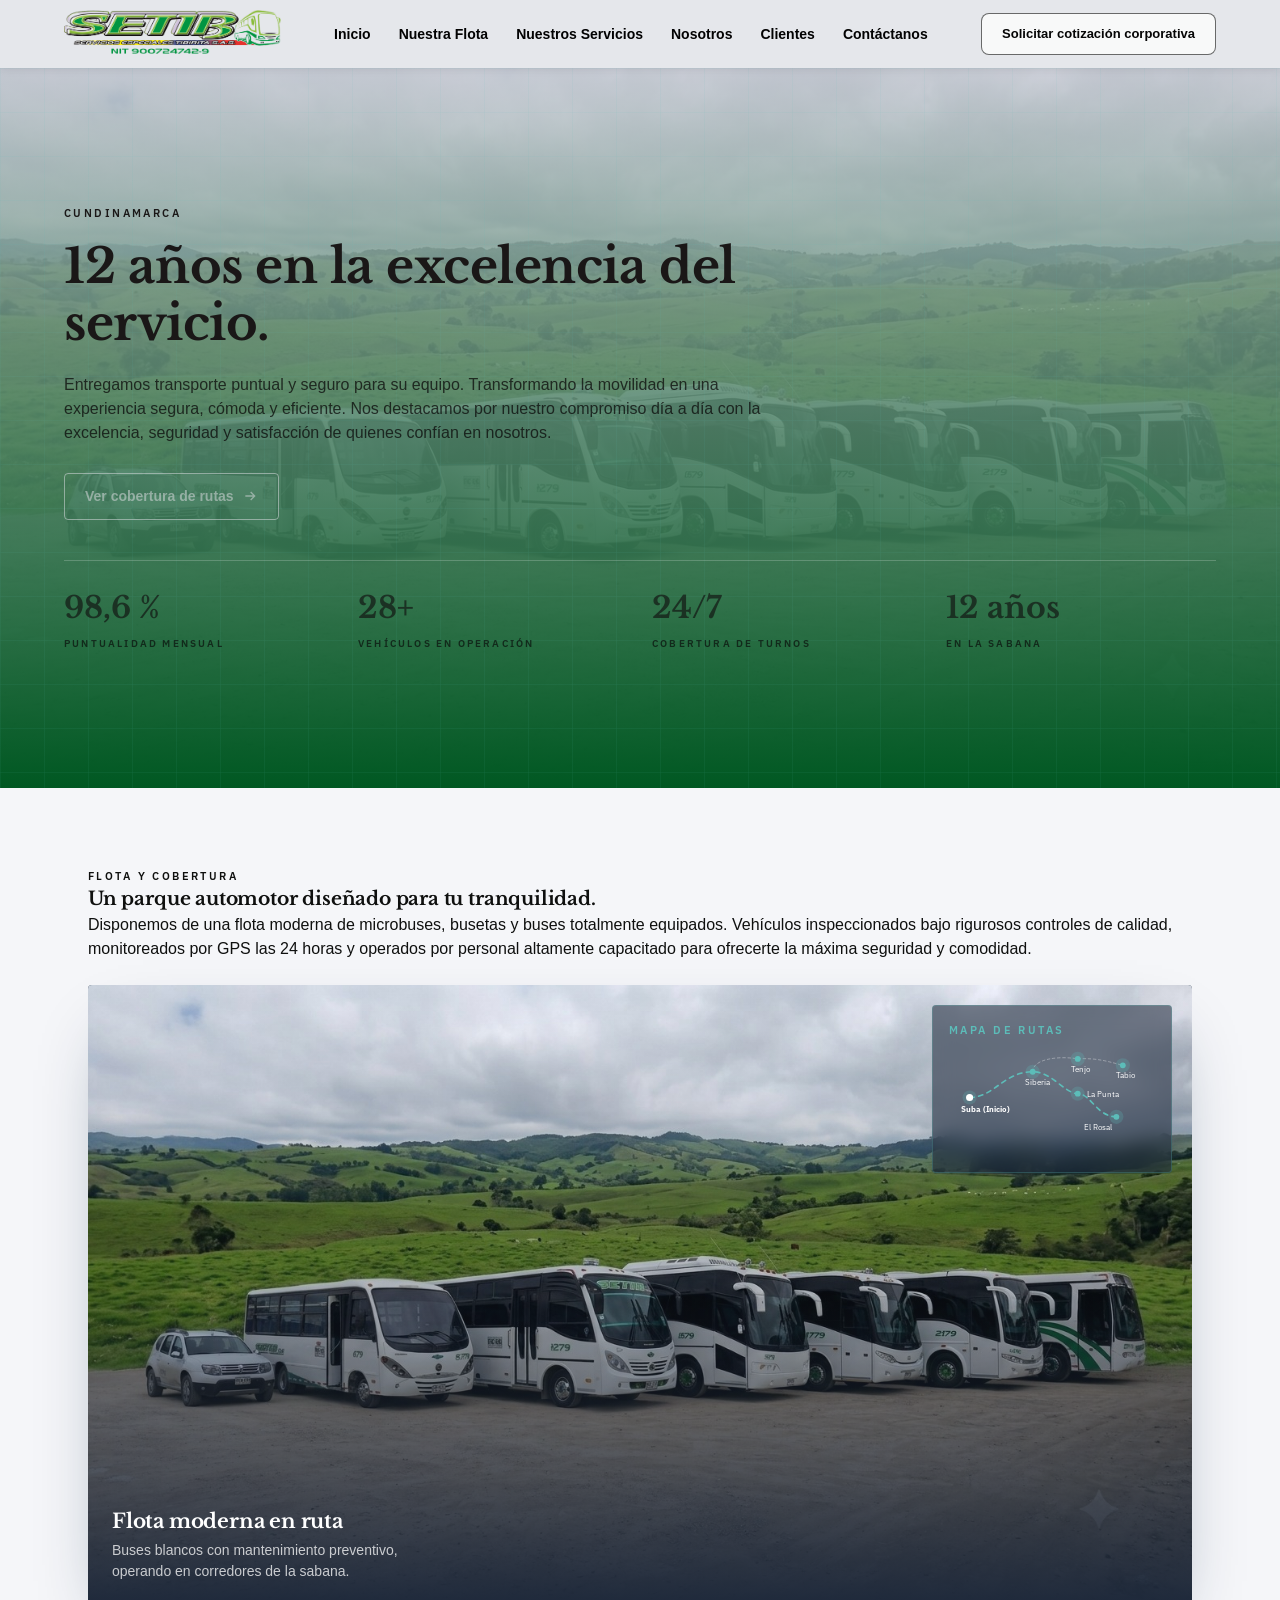
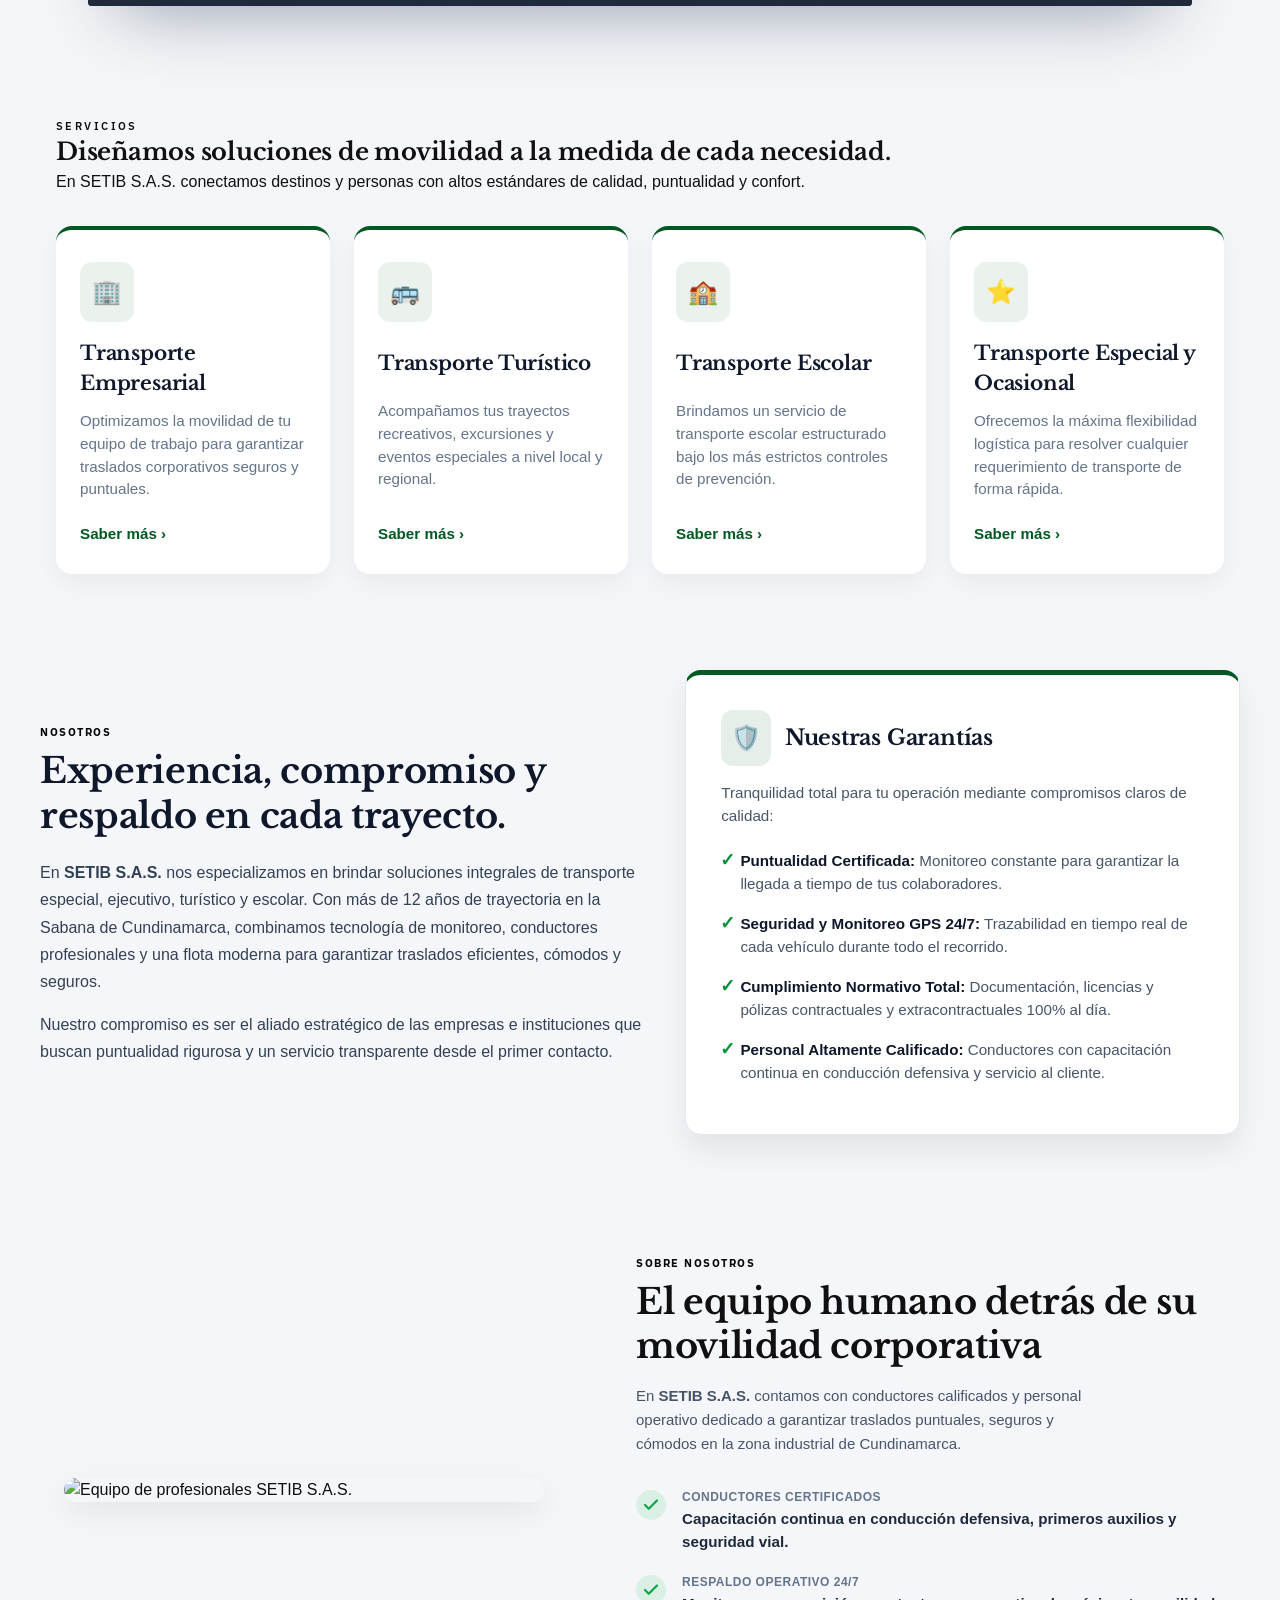
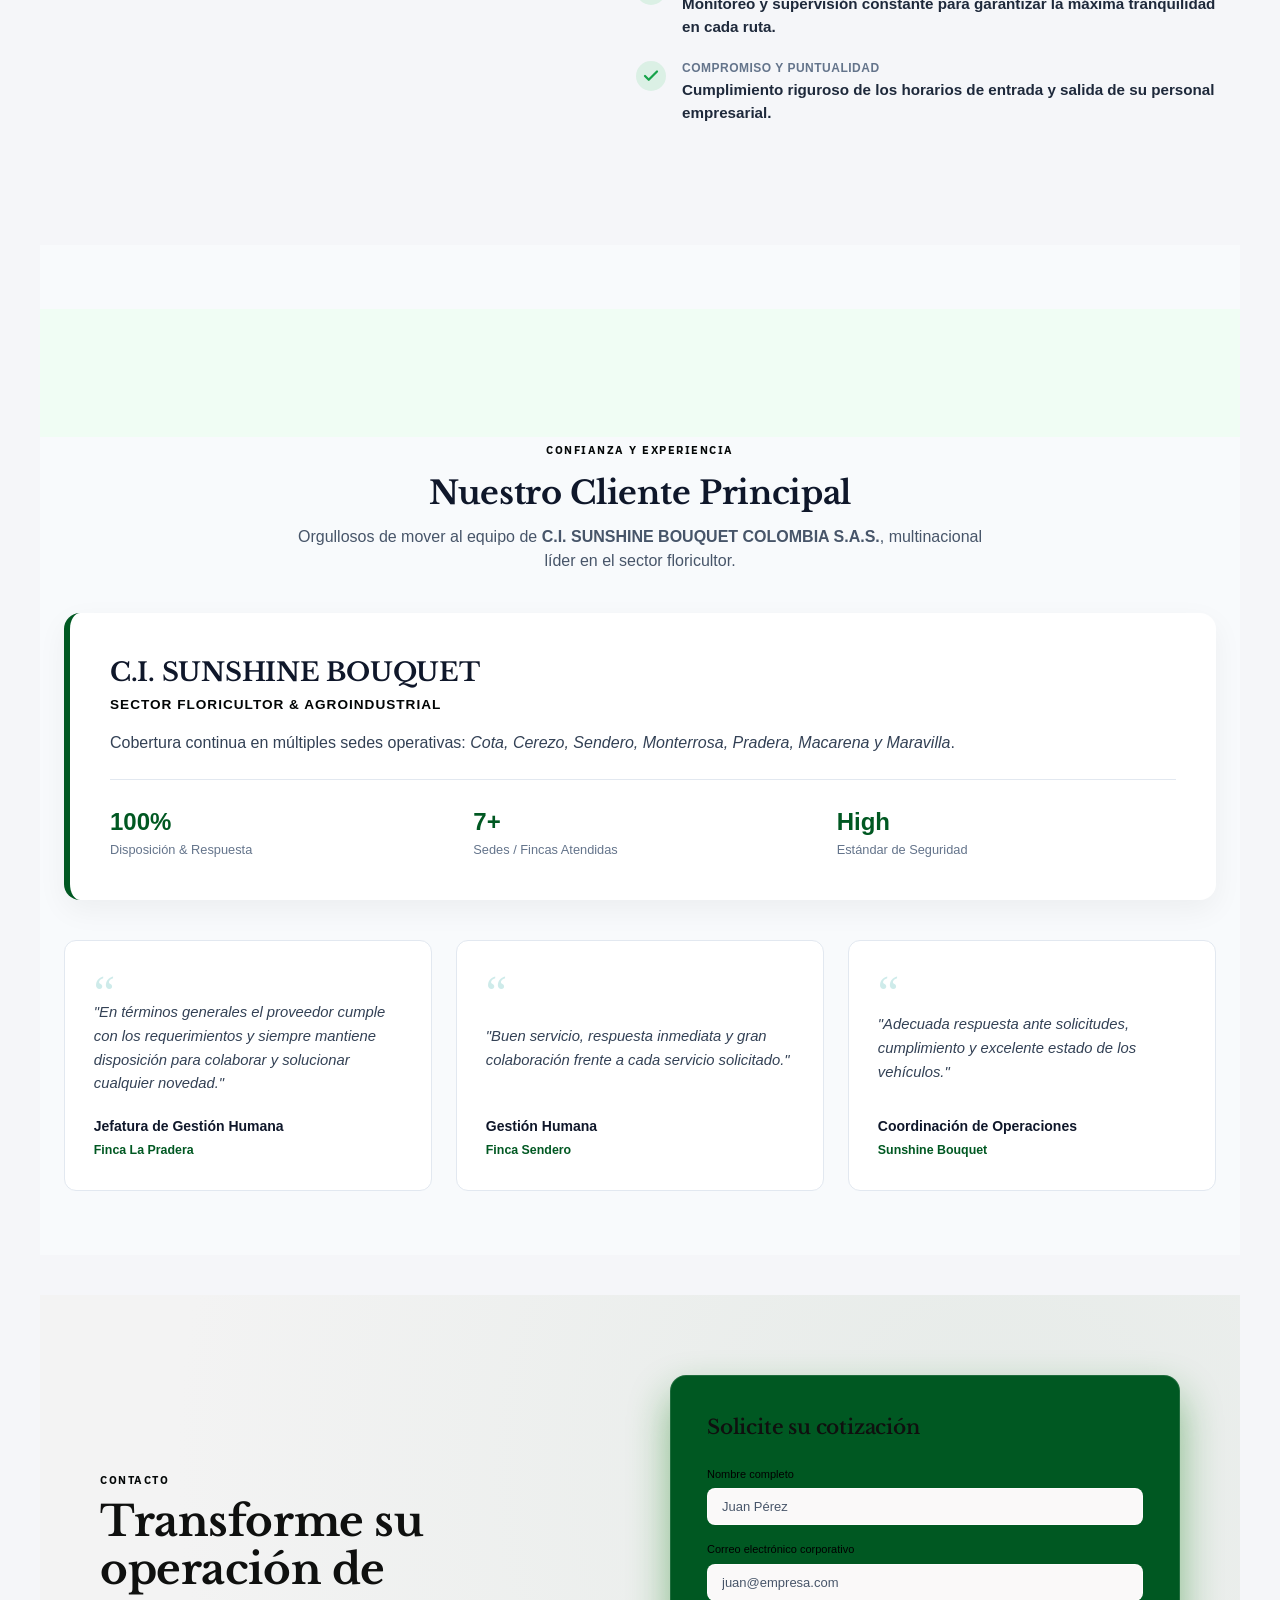
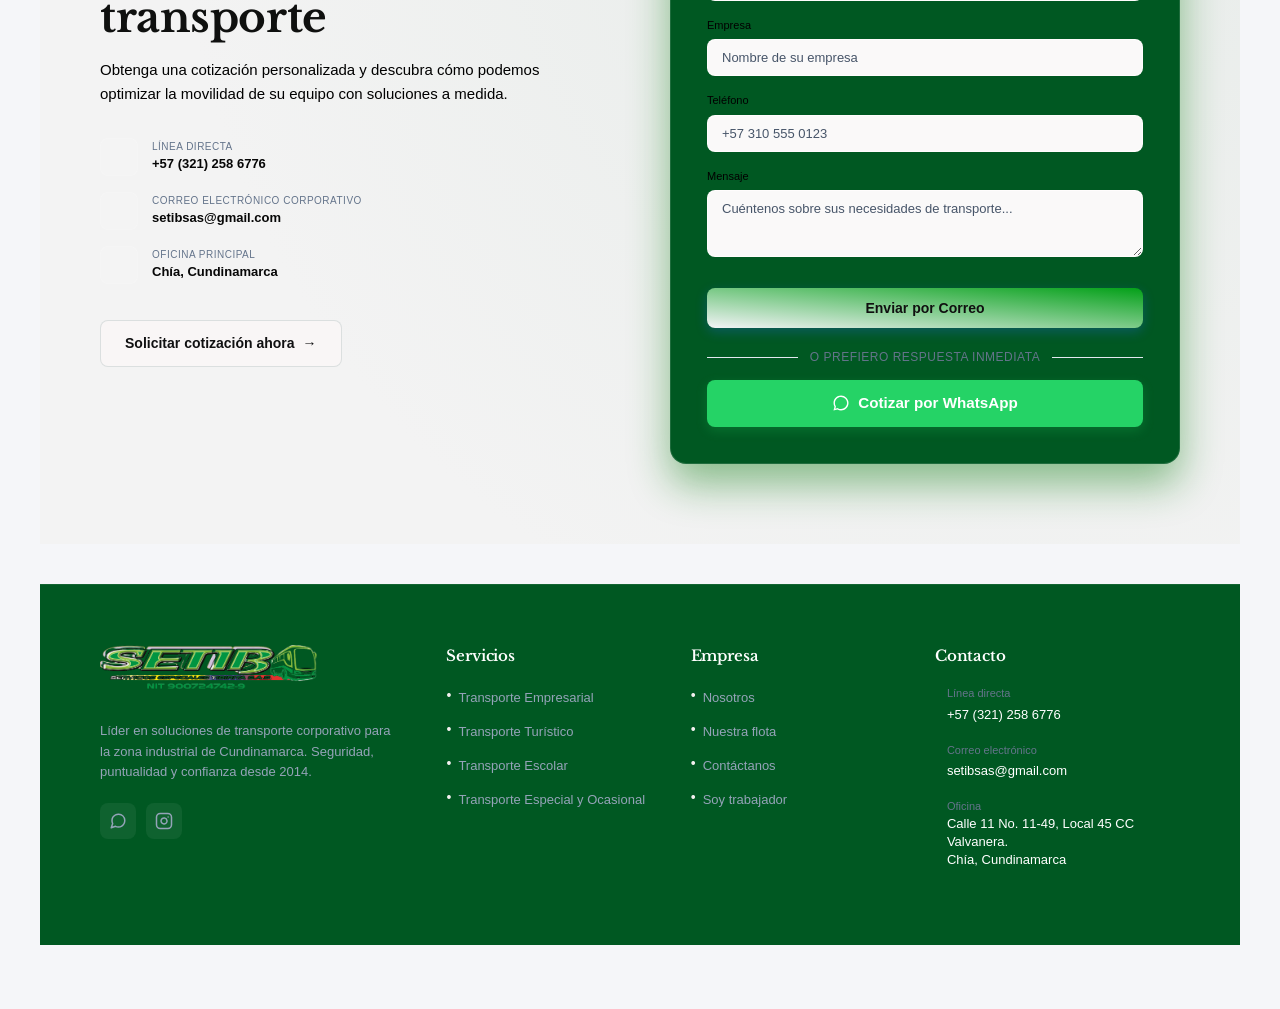
==== commit 55a6366c: "Rename index1.html to index.html" ====
--- a/index.html
+++ b/index.html
@@ -3,18 +3,18 @@
   <head>
     <meta charset="utf-8" />
     <meta name="viewport" content="width=device-width, initial-scale=1" />
-    <title>TransCundinamarca | Transporte de personal Siberia y El Rosal</title>
+    <title>Servicios Especiales Tibirita S.A.S.</title>
     <meta
       name="description"
-      content="Transporte empresarial de personal y pasajeros en la zona industrial Siberia - El Rosal, Cundinamarca. Flota moderna, rutas puntuales y cotización corporativa."
+      content="Transporte empresarial de personal y pasajeros en Cundinamarca. Flota moderna, rutas puntuales y cotización corporativa."
     />
     <meta
       property="og:title"
-      content="TransCundinamarca | Transporte de personal Siberia y El Rosal"
+      content="Servicios Especiales Tibirita S.A.S."
     />
     <meta
       property="og:description"
-      content="Rutas empresariales puntuales y seguras para su equipo en la sabana de Bogotá: Siberia, El Rosal y La Punta."
+      content="Rutas empresariales puntuales y seguras para su equipo en la sabana de Bogotá."
     />
     <meta property="og:type" content="website" />
     <meta name="twitter:card" content="summary_large_image" />
@@ -39,75 +39,78 @@
 
     <!-- LINKS DE NAVEGACIÓN -->
     <nav class="nav-links">
-      <a href="#flota">Flota</a>
-      <a href="#cobertura">Cobertura</a>
-      <a href="#servicios">Servicios</a>
+      <a href="#inicio">Inicio</a>
+      <a href="#flota">Nuestra Flota</a>
+      <a href="#servicios">Nuestros Servicios</a>
+      <a href="#nosotros">Nosotros</a>
+      <a href="#clientes">Clientes</a>
+      <a href="#contactanos">Contáctanos</a>
     </nav>
-
+ 
     <!-- BOTÓN DE ACCIÓN -->
-    <a href="#cotizar" class="btn-primary">Solicitar cotización corporativa</a>
+    <a href="#contactanos" class="btn-primary">Solicitar cotización corporativa</a>
     
   </div>
 </header>
 
-    <main id="inicio">
-      <section class="hero">
-        <div class="hero-grid" aria-hidden="true"></div>
-        <div class="hero-inner">
-          <p class="eyebrow hero-eyebrow">· Cundinamarca </p>
-          <h1 class="hero-title">
-            Transporte puntual y seguro para su equipo, todos los días
-          </h1>
-          <p class="hero-lead">
-            Operamos rutas de personal para empresas de la zona industrial de Cundinamarca, con
-            conductores certificados, monitoreo GPS y cumplimiento de horarios por turno.
-          </p>
-          <div class="hero-actions">
-            <a href="#cobertura" class="btn-ghost">
-              Ver cobertura de rutas
-              <svg
-                width="16"
-                height="16"
-                viewBox="0 0 24 24"
-                fill="none"
-                stroke="currentColor"
-                stroke-width="2"
-              >
-                <path d="M5 12h14M13 6l6 6-6 6" />
-              </svg>
-            </a>
-          </div>
-
-          <dl class="hero-stats">
-            <div>
-              <dt class="stat-value">98,6 %</dt>
-              <dd class="eyebrow stat-label">Puntualidad mensual</dd>
-            </div>
-            <div>
-              <dt class="stat-value">45+</dt>
-              <dd class="eyebrow stat-label">Vehículos en operación</dd>
-            </div>
-            <div>
-              <dt class="stat-value">24/7</dt>
-              <dd class="eyebrow stat-label">Cobertura de turnos</dd>
-            </div>
-            <div>
-              <dt class="stat-value">12 años</dt>
-              <dd class="eyebrow stat-label">En la sabana</dd>
-            </div>
-          </dl>
-        </div>
-      </section>
-
+<main id="inicio">
+  <section class="hero">
+    <div class="hero-grid" aria-hidden="true"></div>
+    <div class="hero-inner">
+      <p class="eyebrow hero-eyebrow">Cundinamarca</p>
+      
+      <h1 class="hero-title">
+        12 años en la excelencia del servicio.
+      </h1>
+      <p class="hero-lead">
+        Entregamos transporte puntual y seguro para su equipo. Transformando la movilidad en una experiencia segura, cómoda y eficiente. Nos destacamos por nuestro compromiso día a día con la excelencia, seguridad y satisfacción de quienes confían en nosotros.</p>
+      <div class="hero-actions">
+        <a href="#cobertura" class="btn-ghost">
+          Ver cobertura de rutas
+          <svg width="16" height="16" viewBox="0 0 24 24" fill="none" stroke="currentColor" stroke-width="2">
+            <path d="M5 12h14M13 6l6 6-6 6" />
+          </svg>
+        </a>
+      </div>
+
+      <dl class="hero-stats">
+        <div>
+          <dt class="stat-value">98,6 %</dt>
+          <dd class="eyebrow stat-label">Puntualidad mensual</dd>
+        </div>
+        <div>
+          <dt class="stat-value">28+</dt>
+          <dd class="eyebrow stat-label">Vehículos en operación</dd>
+        </div>
+        <div>
+          <dt class="stat-value">24/7</dt>
+          <dd class="eyebrow stat-label">Cobertura de turnos</dd>
+        </div>
+        <div>
+          <dt class="stat-value">12 años</dt>
+          <dd class="eyebrow stat-label">En la sabana</dd>
+        </div>
+      </dl>
+    </div>
+  </section>
+</main>
+
+
+<main id="flota">
       <section id="flota" class="fleet">
-        <p class="eyebrow fleet-eyebrow">Flota y cobertura</p>
-        <h2 class="fleet-title">
-          Nuestra flota confiable y área de cobertura
-        </h2>
-        <p class="fleet-lead">
-          Vehículos revisados a diario, interiores limpios y elementos de seguridad a la vista.
-        </p>
-
+        <section class="bg-blanco"></section>
+        <section class="contenedor-seccion">
+        <div class="bloque-texto">
+        <p class="eyebrow">Flota y Cobertura</p>
+        <h2 class="fleet-title"></h2>
+      <h1> Un parque automotor diseñado para tu tranquilidad.</h1>
+    <p>Disponemos de una flota moderna de microbuses, busetas y buses totalmente equipados. Vehículos inspeccionados bajo rigurosos controles de calidad, monitoreados por GPS las 24 horas y operados por personal altamente capacitado para ofrecerte la máxima seguridad y comodidad.</p>
+  </div>
+  
+  <div class="tarjeta-imagen">
+    <!-- Tu bloque azul / imagen -->
+  </div>
+  </section>
         <div class="carousel">
           <div class="carousel-viewport">
             <div class="carousel-slide active" data-index="0">
@@ -152,65 +155,84 @@
               </p>
             </div>
 
-            <div id="cobertura" class="map-panel">
-              <p class="eyebrow map-eyebrow">Mapa de rutas</p>
-              <svg
-                viewBox="0 0 240 130"
-                role="img"
-                aria-label="Rutas Siberia, El Rosal y La Punta"
-              >
-                <path
-                  d="M32 102 C 72 96, 84 46, 132 40 S 148 58, 150 74"
-                  fill="none"
-                  stroke="#5cbdb9"
-                  stroke-width="2.5"
-                  stroke-linecap="round"
-                  stroke-dasharray="7 7"
-                />
-                <path
-                  d="M32 102 C 62 112, 112 114, 150 74"
-                  fill="none"
-                  stroke="rgba(255,255,255,0.35)"
-                  stroke-width="1.5"
-                  stroke-linecap="round"
-                />
-                <g>
-                  <circle
-                    class="map-dot"
-                    cx="132"
-                    cy="40"
-                    r="11"
-                    fill="rgba(92,189,185,0.22)"
-                  />
-                  <circle cx="132" cy="40" r="4.5" fill="#5cbdb9" />
-                  <text x="148" y="44.5" font-size="13" fill="white">Siberia</text>
-                </g>
-                <g>
-                  <circle
-                    class="map-dot"
-                    cx="32"
-                    cy="102"
-                    r="11"
-                    fill="rgba(92,189,185,0.22)"
-                  />
-                  <circle cx="32" cy="102" r="4.5" fill="#5cbdb9" />
-                  <text x="48" y="106.5" font-size="13" fill="white">El Rosal</text>
-                </g>
-                <g>
-                  <circle
-                    class="map-dot"
-                    cx="150"
-                    cy="74"
-                    r="11"
-                    fill="rgba(92,189,185,0.22)"
-                  />
-                  <circle cx="150" cy="74" r="4.5" fill="#5cbdb9" />
-                  <text x="166" y="78.5" font-size="13" fill="white">La Punta</text>
-                </g>
-              </svg>
-            </div>
-          </div>
-
+           <div id="cobertura" class="map-panel">
+           <p class="eyebrow map-eyebrow">Mapa de rutas</p>
+           <svg
+          viewBox="0 0 320 160"
+          role="img"
+          aria-label="Rutas Suba, Siberia, El Rosal, La Punta, Tenjo y Tabio"
+          >
+              <!-- RUTA PRINCIPAL CONECTORA (Línea punteada) -->
+              <path
+                d="M32 80 C 70 80, 85 40, 130 40 C 160 40, 180 74, 200 74 C 220 74, 230 110, 260 110"
+                fill="none"
+                stroke="#5cbdb9"
+                stroke-width="2.5"
+                stroke-linecap="round"
+                stroke-dasharray="7 7"
+              />
+
+              <!-- RAMALES SECUNDARIOS A TENJO Y TABIO (Líneas suaves) -->
+              <path
+                d="M130 40 C 130 20, 170 15, 200 20"
+                fill="none"
+                stroke="rgba(255,255,255,0.35)"
+                stroke-width="1.5"
+                stroke-linecap="round"
+                stroke-dasharray="4 4"
+              />
+              <path
+                d="M200 20 C 230 18, 250 25, 270 30"
+                fill="none"
+                stroke="rgba(255,255,255,0.35)"
+                stroke-width="1.5"
+                stroke-linecap="round"
+                stroke-dasharray="4 4"
+              />
+
+              <!-- PUNTO DE INICIO: SUBA -->
+              <g>
+                <circle class="map-dot" cx="32" cy="80" r="11" fill="rgba(92,189,185,0.22)" />
+                <circle cx="32" cy="80" r="5.5" fill="#ffffff" />
+                <text x="18" y="102" font-size="12" font-weight="bold" fill="white">Suba (Inicio)</text>
+              </g>
+
+              <!-- NODO: SIBERIA -->
+              <g>
+                <circle class="map-dot" cx="130" cy="40" r="11" fill="rgba(92,189,185,0.22)" />
+                <circle cx="130" cy="40" r="4.5" fill="#5cbdb9" />
+                <text x="118" y="60" font-size="12" fill="white">Siberia</text>
+              </g>
+
+              <!-- DESTINO: TENJO -->
+              <g>
+                <circle class="map-dot" cx="200" cy="20" r="11" fill="rgba(92,189,185,0.22)" />
+                <circle cx="200" cy="20" r="4.5" fill="#5cbdb9" />
+                <text x="190" y="40" font-size="12" fill="white">Tenjo</text>
+              </g>
+
+              <!-- DESTINO: TABIO -->
+              <g>
+                <circle class="map-dot" cx="270" cy="30" r="11" fill="rgba(92,189,185,0.22)" />
+                <circle cx="270" cy="30" r="4.5" fill="#5cbdb9" />
+                <text x="260" y="50" font-size="12" fill="white">Tabio</text>
+              </g>
+
+              <!-- DESTINO: LA PUNTA -->
+              <g>
+                <circle class="map-dot" cx="200" cy="74" r="11" fill="rgba(92,189,185,0.22)" />
+                <circle cx="200" cy="74" r="4.5" fill="#5cbdb9" />
+                <text x="215" y="78.5" font-size="12" fill="white">La Punta</text>
+              </g>
+
+              <!-- DESTINO: EL ROSAL -->
+              <g>
+                <circle class="map-dot" cx="260" cy="110" r="11" fill="rgba(92,189,185,0.22)" />
+                <circle cx="260" cy="110" r="4.5" fill="#5cbdb9" />
+                <text x="210" y="130" font-size="12" fill="white">El Rosal</text>
+              </g>
+            </svg>
+          </div>
           <div class="carousel-controls">
             <div class="dots" role="tablist" aria-label="Controles del carrusel">
               <button class="dot active" aria-label="Flota moderna en ruta" data-index="0"></button>
@@ -247,144 +269,479 @@
           </div>
         </div>
       </section>
-
-      <section id="servicios" class="services">
-        <div class="services-inner">
-          <p class="eyebrow services-eyebrow">Servicios</p>
-          <h2 class="fleet-title">Operación diseñada para su turno</h2>
-          <div class="services-grid">
-            <article class="service-card">
-              <h3>Rutas de personal</h3>
-              <p>
-                Diseño de rutas por turno con paradas autorizadas y control de aforo.
-              </p>
-            </article>
-            <article class="service-card">
-              <h3>Servicio especial</h3>
-              <p>
-                Traslados ejecutivos, capacitaciones y eventos corporativos.
-              </p>
-            </article>
-            <article class="service-card">
-              <h3>Monitoreo y reportes</h3>
-              <p>
-                GPS en línea, informes de puntualidad y novedades por correo.
-              </p>
-            </article>
-            <article class="service-card">
-              <h3>Transporte Escolar</h3>
-              <p>
-                Sabemos que la seguridad de los niños y jóvenes es lo más importante.
-            </article>
-          </div>
-        </div>
-      </section>
-<!--lo nuevo para implementar-->
-<section class="hero-section" id="cotizar">
-    <div class="hero-container">
+</main>
+
+
+<main>
+  <section id="servicios" class="services-section">
+    <div class="services-container">
+      <section class="bg-verde-suave"></section>
+      <p class="eyebrow">Servicios</p>
+      <h2 class="services-title">Diseñamos soluciones de movilidad a la medida de cada necesidad.</h2>
+      <p class="services-lead">En SETIB S.A.S. conectamos destinos y personas con altos estándares de calidad, puntualidad y confort.</p>
+
+      <div class="services-grid">
+        <!-- Tarjeta 1 -->
+        <article class="card">
+          <div class="card-icon">🏢</div>
+          <h3>Transporte Empresarial</h3>
+          <p>Optimizamos la movilidad de tu equipo de trabajo para garantizar traslados corporativos seguros y puntuales.</p>
+          <button class="btn-saber-mas" onclick="openModal('modal-empresarial')">Saber más &rsaquo;</button>
+        </article>
+
+        <!-- Tarjeta 2 -->
+        <article class="card">
+          <div class="card-icon">🚌</div>
+          <h3>Transporte Turístico</h3>
+          <p>Acompañamos tus trayectos recreativos, excursiones y eventos especiales a nivel local y regional.</p>
+          <button class="btn-saber-mas" onclick="openModal('modal-turistico')">Saber más &rsaquo;</button>
+        </article>
+
+        <!-- Tarjeta 3 -->
+        <article class="card">
+          <div class="card-icon">🏫</div>
+          <h3>Transporte Escolar</h3>
+          <p>Brindamos un servicio de transporte escolar estructurado bajo los más estrictos controles de prevención.</p>
+          <button class="btn-saber-mas" onclick="openModal('modal-escolar')">Saber más &rsaquo;</button>
+        </article>
+
+        <!-- Tarjeta 4 -->
+        <article class="card">
+          <div class="card-icon">⭐</div>
+          <h3>Transporte Especial y Ocasional</h3>
+          <p>Ofrecemos la máxima flexibilidad logística para resolver cualquier requerimiento de transporte de forma rápida.</p>
+          <button class="btn-saber-mas" onclick="openModal('modal-especial')">Saber más &rsaquo;</button>
+        </article>
+      </div>
+    </div>
+  </section>
+</main>
+
+<!-- VENTANAS MODALES (Emergentes con el checklist) -->
+<div id="modal-empresarial" class="modal-overlay">
+  <div class="modal-content">
+    <span class="modal-close" onclick="closeModal('modal-empresarial')">&times;</span>
+    <h2>🏢 Transporte Empresarial</h2>
+    <p>Optimizamos la movilidad de tu equipo de trabajo para garantizar traslados corporativos seguros y puntuales.</p>
+    
+    <h4>¿Qué ofrecemos?</h4>
+    <ul class="checklist">
+      <li>Rutas personalizadas y flexibilidad de horarios.</li>
+      <li>Flota moderna equipada con aire acondicionado y confort ejecutivo.</li>
+      <li>Conductores calificados en conducción defensiva y atención al cliente.</li>
+    </ul>
+
+    <h4>Beneficios</h4>
+    <ul class="emoji-list">
+      <li>🚀 Mayor puntualidad operacional</li>
+      <li>📈 Optimización de costos logísticos</li>
+      <li>🔒 Máxima seguridad para tu equipo</li>
+    </ul>
+  </div>
+</div>
+
+<div id="modal-turistico" class="modal-overlay">
+  <div class="modal-content">
+    <span class="modal-close" onclick="closeModal('modal-turistico')">&times;</span>
+    <h2>🚌 Transporte Turístico</h2>
+    <p>Acompañamos tus trayectos recreativos, excursiones y eventos especiales a nivel local y regional.</p>
+    
+    <h4>¿Qué ofrecemos?</h4>
+    <ul class="checklist">
+      <li>Capacidad adaptada para pequeños, medianos y grandes grupos.</li>
+      <li>Asistencia permanente y monitoreo en ruta.</li>
+      <li>Espacios amplios y confortables para equipajes e itinerarios largos.</li>
+    </ul>
+
+    <h4>Beneficios</h4>
+    <ul class="emoji-list">
+      <li>🧭 Confort en viajes largos</li>
+      <li>🗺️ Cobertura local y regional</li>
+      <li>🛡️ Acompañamiento y monitoreo continuo</li>
+    </ul>
+  </div>
+</div>
+
+<div id="modal-escolar" class="modal-overlay">
+  <div class="modal-content">
+    <span class="modal-close" onclick="closeModal('modal-escolar')">&times;</span>
+    <h2>🚌 Transporte Escolar</h2>
+    <p>Garantizamos recorridos tranquilos, agradables y confiables entre el hogar y la institución educativa.</p>
+    
+    <h4>¿Qué ofrecemos?</h4>
+    <ul class="checklist">
+      <li>Acompañamiento de monitores de ruta capacitados.</li>
+      <li>Unidades equipadas con cinturones de seguridad en cada plaza.</li>
+      <li>Estricto cumplimiento de protocolos de protección y velocidad controlada.</li>
+    </ul>
+
+    <h4>Beneficios</h4>
+    <ul class="emoji-list">
+      <li>👶 Seguridad y acompañamiento para niños y niñas</li>
+      <li>⏰ Estricto cumplimiento de horarios</li>
+      <li>👩‍✈️ Monitores de ruta capacitados</li>
+    </ul>
+  </div>
+</div>
+
+<div id="modal-especial" class="modal-overlay">
+  <div class="modal-content">
+    <span class="modal-close" onclick="closeModal('modal-especial')">&times;</span>
+    <h2>⭐ Transporte Especial y Ocasional</h2>
+    <p>Ofrecemos la máxima flexibilidad logística para resolver cualquier requerimiento de transporte de pasajeros.</p>
+    
+    <h4>¿Qué ofrecemos?</h4>
+    <ul class="checklist">
+      <li>Disponibilidad para traslados urbanos e intermunicipales.</li>
+      <li>Cotización rápida y atención personalizada.</li>
+      <li>Flota con documentación y pólizas al día para viajes ocasionales.</li>
+    </ul>
+
+    <h4>Beneficios</h4>
+    <ul class="emoji-list">
+      <li>⚡ Servicio adaptado a las necesidades</li>
+      <li>🎯 Adaptación a tu itinerario</li>
+      <li>📄 Documentación y pólizas al día</li>
+    </ul>
+  </div>
+</div>
+
+
+<!--SECCION NOSOTROS-->
+<section id="nosotros" class="about-section">
+  <section class="about-section bg-blanco"></section>
+  <div class="about-container">
+    
+    <!-- Columna Izquierda: Introducción y Enfoque -->
+    <div class="about-content">
+      <p class="eyebrow">Nosotros</p>
+      <h2 class="about-title">Experiencia, compromiso y respaldo en cada trayecto.</h2>
+      <p class="about-text">
+        En <strong>SETIB S.A.S.</strong> nos especializamos en brindar soluciones integrales de transporte especial, ejecutivo, turístico y escolar. Con más de 12 años de trayectoria en la Sabana de Cundinamarca, combinamos tecnología de monitoreo, conductores profesionales y una flota moderna para garantizar traslados eficientes, cómodos y seguros.
+      </p>
+      <p class="about-text">
+        Nuestro compromiso es ser el aliado estratégico de las empresas e instituciones que buscan puntualidad rigurosa y un servicio transparente desde el primer contacto.
+      </p>
+    </div>
+
+    <!-- Columna Derecha: Caja de Garantías de Servicio -->
+    <div class="guarantee-box">
+      <div class="guarantee-header">
+        <span class="guarantee-icon">🛡️</span>
+        <h3>Nuestras Garantías</h3>
+      </div>
+      <p class="guarantee-intro">
+        Tranquilidad total para tu operación mediante compromisos claros de calidad:
+      </p>
+
+      <ul class="guarantee-list">
+        <li>
+          <strong>Puntualidad Certificada:</strong> Monitoreo constante para garantizar la llegada a tiempo de tus colaboradores.
+        </li>
+        <li>
+          <strong>Seguridad y Monitoreo GPS 24/7:</strong> Trazabilidad en tiempo real de cada vehículo durante todo el recorrido.
+        </li>
+        <li>
+          <strong>Cumplimiento Normativo Total:</strong> Documentación, licencias y pólizas contractuales y extracontractuales 100% al día.
+        </li>
+        <li>
+          <strong>Personal Altamente Calificado:</strong> Conductores con capacitación continua en conducción defensiva y servicio al cliente.
+        </li>
+      </ul>
+    </div>
+    
+<!-- Sección Nosotros -->
+<section class="about-section" id="nosotros" style="padding: 5rem 0; width: 100%;">
+  <div class="site-container" style="max-width: 1200px; width: 100%; margin: 0 auto; padding: 0 1.5rem; box-sizing: border-box;">
+    
+    <div style="display: flex; align-items: center; justify-content: space-between; gap: 3.5rem; flex-wrap: wrap;">
       
-      <!-- Columna Izquierda: Información -->
-      <div class="hero-info">
-        <span class="badge">03 — CONTACTO</span>
-        <h1>Transforme su operación de transporte</h1>
-        <p class="description">
-          Obtenga una cotización personalizada y descubra cómo podemos optimizar la movilidad de su equipo con soluciones a medida.
+      <!-- Columna Izquierda: Fotografía del Equipo -->
+      <div class="about-media" style="flex: 1 1 400px; max-width: 480px;">
+        <img 
+          src="../SETIB - KORUM/WhatsApp Image 2026-08-18 at 21.15.35.jpeg" 
+          alt="Equipo de profesionales SETIB S.A.S." 
+          style="width: 100%; height: auto; border-radius: 16px; object-fit: cover; display: block; box-shadow: 0 10px 30px rgba(0,0,0,0.08);"
+        >
+      </div>
+
+      <!-- Columna Derecha: Información del equipo y 3 Checklists -->
+      <div class="about-info" style="flex: 1 1 450px; max-width: 580px;">
+        <p class="eyebrow" style="margin-bottom: 0.5rem;">SOBRE NOSOTROS</p>
+        <h2 style="font-size: 2.2rem; line-height: 1.25; margin-bottom: 1rem;">El equipo humano detrás de su movilidad corporativa</h2>
+        <p class="description" style="margin-bottom: 2rem; color: #475569; line-height: 1.6;">
+        En <strong>SETIB S.A.S.</strong> contamos con conductores calificados y personal operativo dedicado a garantizar traslados puntuales, seguros y cómodos en la zona industrial de Cundinamarca.</p>
+
+        <!-- Lista de 3 Checklists -->
+        <div class="about-checklist" style="display: flex; flex-direction: column; gap: 1.25rem;">
+          
+          <!-- Item 1 -->
+          <div style="display: flex; align-items: flex-start; gap: 1rem;">
+            <div style="background-color: rgba(34, 197, 94, 0.12); color: #16a34a; padding: 6px; border-radius: 50%; display: flex; align-items: center; justify-content: center; flex-shrink: 0; margin-top: 2px;">
+              <svg width="18" height="18" viewBox="0 0 24 24" fill="none" stroke="currentColor" stroke-width="3" stroke-linecap="round" stroke-linejoin="round">
+                <polyline points="20 6 9 17 4 12"></polyline>
+              </svg>
+            </div>
+            <div>
+              <span style="font-size: 0.75rem; font-weight: 700; text-transform: uppercase; letter-spacing: 0.5px; color: #64748b; display: block; margin-bottom: 2px;">CONDUCTORES CERTIFICADOS</span>
+              <p style="margin: 0; font-weight: 600; color: #1e293b; font-size: 0.95rem;">Capacitación continua en conducción defensiva, primeros auxilios y seguridad vial.</p>
+            </div>
+          </div>
+
+          <!-- Item 2 -->
+          <div style="display: flex; align-items: flex-start; gap: 1rem;">
+            <div style="background-color: rgba(34, 197, 94, 0.12); color: #16a34a; padding: 6px; border-radius: 50%; display: flex; align-items: center; justify-content: center; flex-shrink: 0; margin-top: 2px;">
+              <svg width="18" height="18" viewBox="0 0 24 24" fill="none" stroke="currentColor" stroke-width="3" stroke-linecap="round" stroke-linejoin="round">
+                <polyline points="20 6 9 17 4 12"></polyline>
+              </svg>
+            </div>
+            <div>
+              <span style="font-size: 0.75rem; font-weight: 700; text-transform: uppercase; letter-spacing: 0.5px; color: #64748b; display: block; margin-bottom: 2px;">RESPALDO OPERATIVO 24/7</span>
+              <p style="margin: 0; font-weight: 600; color: #1e293b; font-size: 0.95rem;">Monitoreo y supervisión constante para garantizar la máxima tranquilidad en cada ruta.</p>
+            </div>
+          </div>
+
+          <!-- Item 3 -->
+          <div style="display: flex; align-items: flex-start; gap: 1rem;">
+            <div style="background-color: rgba(34, 197, 94, 0.12); color: #16a34a; padding: 6px; border-radius: 50%; display: flex; align-items: center; justify-content: center; flex-shrink: 0; margin-top: 2px;">
+              <svg width="18" height="18" viewBox="0 0 24 24" fill="none" stroke="currentColor" stroke-width="3" stroke-linecap="round" stroke-linejoin="round">
+                <polyline points="20 6 9 17 4 12"></polyline>
+              </svg>
+            </div>
+            <div>
+              <span style="font-size: 0.75rem; font-weight: 700; text-transform: uppercase; letter-spacing: 0.5px; color: #64748b; display: block; margin-bottom: 2px;">COMPROMISO Y PUNTUALIDAD</span>
+              <p style="margin: 0; font-weight: 600; color: #1e293b; font-size: 0.95rem;">Cumplimiento riguroso de los horarios de entrada y salida de su personal empresarial.</p>
+            </div>
+          </div>
+
+        </div>
+
+      </div>
+
+    </div>
+
+  </div>
+</section>
+
+<!-- SECCIÓN CLIENTES DE IMPACTO -->
+<section id="clientes" class="clientes-section" style="padding: 4rem 0; width: 100%;">
+  <section id="clientes" class="clientes-section bg-verde-suave"></section>
+  <div class="site-container" style="max-width: 1200px; width: 100%; margin: 0 auto; padding: 0 1.5rem; box-sizing: border-box;">
+    
+    <div class="clientes-header" style="text-align: center; margin-bottom: 2.5rem;">
+      <span class="eyebrow">Confianza y Experiencia</span>
+      <h2 class="section-title">Nuestro Cliente Principal</h2>
+      <p class="section-lead" style="max-width: 700px; margin: 0.5rem auto 0 auto;">
+        Orgullosos de mover al equipo de <strong>C.I. SUNSHINE BOUQUET COLOMBIA S.A.S.</strong>, multinacional líder en el sector floricultor.
+      </p>
+    </div>
+
+    <!-- Tarjeta Principal del Cliente -->
+    <div class="client-card-hero" style="width: 100%; box-sizing: border-box; margin-bottom: 2.5rem;">
+      <div class="client-info">
+        <h3>C.I. SUNSHINE BOUQUET</h3>
+        <p class="client-tag">Sector Floricultor & Agroindustrial</p>
+        <p class="client-desc">
+          Cobertura continua en múltiples sedes operativas: <em>Cota, Cerezo, Sendero, Monterrosa, Pradera, Macarena y Maravilla</em>.
         </p>
-
-        <div class="contact-list">
-          <div class="contact-item">
-            <div class="icon-box"><i data-lucide="phone"></i></div>
-            <div>
-              <span class="contact-label">Línea directa</span>
-              <p>+57 (310) 555-0123</p>
-            </div>
-          </div>
-
-          <div class="contact-item">
-            <div class="icon-box"><i data-lucide="mail"></i></div>
-            <div>
-              <span class="contact-label">Correo electrónico corporativo</span>
-              <p>ventas@transcundinamarca.com</p>
-            </div>
-          </div>
-
-          <div class="contact-item">
-            <div class="icon-box"><i data-lucide="map-pin"></i></div>
-            <div>
-              <span class="contact-label">Oficina principal</span>
-              <p>Zona Industrial Siberia, Cota, Cundinamarca</p>
-            </div>
-          </div>
-        </div>
-
-        <a href="#formulario" class="btn-white">
-          Solicitar cotización ahora <span>&rarr;</span>
+        
+        <div class="client-stats-grid">
+          <div class="mini-stat">
+            <span class="stat-num">100%</span>
+            <span class="stat-text">Disposición & Respuesta</span>
+          </div>
+          <div class="mini-stat">
+            <span class="stat-num">7+</span>
+            <span class="stat-text">Sedes / Fincas Atendidas</span>
+          </div>
+          <div class="mini-stat">
+            <span class="stat-num">High</span>
+            <span class="stat-text">Estándar de Seguridad</span>
+          </div>
+        </div>
+      </div>
+    </div>
+
+    <!-- Carrusel / Grid de Testimonios Reales -->
+    <div class="testimonials-grid" style="width: 100%;">
+      
+      <div class="testimonial-card">
+        <div class="quote-icon">“</div>
+        <p class="testimonial-text">
+          "En términos generales el proveedor cumple con los requerimientos y siempre mantiene disposición para colaborar y solucionar cualquier novedad."
+        </p>
+        <div class="testimonial-author">
+          <strong>Jefatura de Gestión Humana</strong>
+          <span>Finca La Pradera</span>
+        </div>
+      </div>
+
+      <div class="testimonial-card">
+        <div class="quote-icon">“</div>
+        <p class="testimonial-text">
+          "Buen servicio, respuesta inmediata y gran colaboración frente a cada servicio solicitado."
+        </p>
+        <div class="testimonial-author">
+          <strong>Gestión Humana</strong>
+          <span>Finca Sendero</span>
+        </div>
+      </div>
+
+      <div class="testimonial-card">
+        <div class="quote-icon">“</div>
+        <p class="testimonial-text">
+          "Adecuada respuesta ante solicitudes, cumplimiento y excelente estado de los vehículos."
+        </p>
+        <div class="testimonial-author">
+          <strong>Coordinación de Operaciones</strong>
+          <span>Sunshine Bouquet</span>
+        </div>
+      </div>
+
+    </div>
+
+  </div>
+</section>
+
+<!--COTIZACIONES-->
+<section class="hero-section" id="contactanos">
+  <div class="hero-container">
+    
+    <!-- Columna Izquierda: Información -->
+    <div class="hero-info">
+      <p class="eyebrow">Contacto</p>
+      <h1>Transforme su operación de transporte</h1>
+      <p class="description">
+        Obtenga una cotización personalizada y descubra cómo podemos optimizar la movilidad de su equipo con soluciones a medida.
+      </p>
+
+      <div class="contact-list">
+        <div class="contact-item">
+          <div class="icon-box"><i data-lucide="phone"></i></div>
+          <div>
+            <span class="contact-label">Línea directa</span>
+            <p>+57 (321) 258 6776</p>
+          </div>
+        </div>
+
+        <div class="contact-item">
+          <div class="icon-box"><i data-lucide="mail"></i></div>
+          <div>
+            <span class="contact-label">Correo electrónico corporativo</span>
+            <p>setibsas@gmail.com</p>
+          </div>
+        </div>
+
+        <div class="contact-item">
+          <div class="icon-box"><i data-lucide="map-pin"></i></div>
+          <div>
+            <span class="contact-label">Oficina principal</span>
+            <p>Chía, Cundinamarca</p>
+          </div>
+        </div>
+      </div>
+
+      <a href="#formulario" class="btn-white">
+        Solicitar cotización ahora <span>&rarr;</span>
+      </a>
+    </div>
+
+    <!-- Columna Derecha: Formulario -->
+    <div class="hero-form-card" id="formulario">
+      <h2>Solicite su cotización</h2>
+      
+      <!-- Llama a la función del archivo .js -->
+      <form id="quoteForm" onsubmit="procesarEnvio(event)">
+        
+        <input type="hidden" name="_subject" value="Nueva Solicitud de Cotización - Web SETIB S.A.S." />
+
+        <div class="form-group">
+          <label for="nombre">Nombre completo</label>
+          <input type="text" id="nombre" name="nombre" placeholder="Juan Pérez" required>
+        </div>
+
+        <div class="form-group">
+          <label for="email">Correo electrónico corporativo</label>
+          <input type="email" id="email" name="email" placeholder="juan@empresa.com" required>
+        </div>
+
+        <div class="form-group">
+          <label for="empresa">Empresa</label>
+          <input type="text" id="empresa" name="empresa" placeholder="Nombre de su empresa" required>
+        </div>
+
+        <div class="form-group">
+          <label for="telefono">Teléfono</label>
+          <input type="tel" id="telefono" name="telefono" placeholder="+57 310 555 0123" required>
+        </div>
+
+        <div class="form-group">
+          <label for="mensaje">Mensaje</label>
+          <textarea id="mensaje" name="mensaje" rows="3" placeholder="Cuéntenos sobre sus necesidades de transporte..." required></textarea>
+        </div>
+
+        <!-- Mensaje de respuesta -->
+        <div id="form-status" style="display:none; padding: 10px; margin-bottom: 15px; border-radius: 6px; text-align: center; font-size: 0.9rem;"></div>
+
+        <!-- Opción 1: Enviar correo -->
+        <button type="submit" id="btnSubmit" class="btn-submit">
+          Enviar por Correo
+        </button>
+
+        <!-- Separador -->
+        <div class="form-divider">
+          <span>O prefiero respuesta inmediata</span>
+        </div>
+
+        <!-- Opción 2: Contacto WhatsApp -->
+        <a 
+          href="https://wa.me/573212586776?text=Hola%20SETIB%20S.A.S.,%20me%20gustaría%20solicitar%20una%20cotización%20para%20un%20servicio%20de%20transporte%20empresarial." 
+          target="_blank" 
+          class="btn-whatsapp"
+        >
+          <svg width="18" height="18" viewBox="0 0 24 24" fill="currentColor">
+            <path d="M12.012 2c-5.506 0-9.989 4.478-9.99 9.984 0 1.762.459 3.48 1.332 5.002l-1.416 5.172 5.294-1.388c1.472.802 3.13 1.226 4.775 1.227h.005c5.505 0 9.988-4.478 9.989-9.985 0-2.668-1.037-5.177-2.923-7.062a9.923 9.923 0 0 0-7.066-2.95zm0 1.834a8.125 8.125 0 0 1 5.768 2.392 8.126 8.126 0 0 1 2.387 5.76 8.156 8.156 0 0 1-8.15 8.155h-.004a8.12 8.12 0 0 1-4.148-1.135l-.298-.177-3.086.809.823-3.007-.195-.311a8.124 8.124 0 0 1-1.246-4.329c0-4.498 3.66-8.157 8.153-8.157z"/>
+          </svg>
+          Cotizar por WhatsApp
         </a>
-      </div>
-
-      <!-- Columna Derecha: Formulario -->
-      <div class="hero-form-card" id="formulario">
-        <h2>Solicite su cotización</h2>
-        
-        <form id="quoteForm">
-          <div class="form-group">
-            <label for="nombre">Nombre completo</label>
-            <input type="text" id="nombre" name="nombre" placeholder="Juan Pérez" required>
-          </div>
-
-          <div class="form-group">
-            <label for="email">Correo electrónico corporativo</label>
-            <input type="email" id="email" name="email" placeholder="juan@empresa.com" required>
-          </div>
-
-          <div class="form-group">
-            <label for="empresa">Empresa</label>
-            <input type="text" id="empresa" name="empresa" placeholder="Nombre de su empresa" required>
-          </div>
-
-          <div class="form-group">
-            <label for="telefono">Teléfono</label>
-            <input type="tel" id="telefono" name="telefono" placeholder="+57 310 555 0123" required>
-          </div>
-
-          <div class="form-group">
-            <label for="mensaje">Mensaje</label>
-            <textarea id="mensaje" name="mensaje" rows="3" placeholder="Cuéntenos sobre sus necesidades de transporte..." required></textarea>
-          </div>
-
-          <button type="submit" class="btn-submit">Enviar solicitud</button>
-        </form>
-      </div>
-
-    </div>
-  </section>
-    </section>
-  <footer class="site-footer">
+
+      </form>
+    </div>
+
+  </div>
+</section>
+
+<!-- Vinculación de tu archivo JS externo justo antes de cerrar </body> -->
+<script src="script.js"></script>
+
+<footer class="site-footer">
   <div class="footer-container">
     
     <!-- Columna 1: Branding y descripción -->
     <div class="footer-col brand-col">
       <div class="logo">
         <div class="footer-brand">
-    <img src="Logo.webp" alt="SETIB - Servicios Especiales Tibirita" class="footer-logo">
-    </div>
+          <img src="Logo.webp" alt="SETIB - Servicios Especiales Tibirita" class="footer-logo">
+        </div>
       </div>
       <p class="footer-desc">
-        Líder en soluciones de transporte corporativo para la zona industrial de Cundinamarca. Seguridad, puntualidad y confianza desde 2009.
+        Líder en soluciones de transporte corporativo para la zona industrial de Cundinamarca. Seguridad, puntualidad y confianza desde 2014.
       </p>
       <div class="social-links">
-<a href="" aria-label="TikTok" class="social-btn tiktok-btn">
-      <svg viewBox="0 0 24 24" fill="currentColor">
-        <path d="M19.589 6.686a4.793 4.793 0 0 1-3.77-4.245V2h-3.445v13.672a2.896 2.896 0 1 1-2.896-2.892c.32 0 .633.056.927.163V9.41a6.332 6.332 0 1 0 5.414 6.262V9.437a8.212 8.212 0 0 0 4.77 1.526V7.518a4.81 4.81 0 0 1-1.000-.832z"/>
-      </svg>
-    </a>
-        <a href="" aria-label="WhatsApp" class="social-btn">
-      <svg viewBox="0 0 24 24" fill="none" stroke="currentColor" stroke-width="2" stroke-linecap="round" stroke-linejoin="round">
-        <path d="M21 11.5a8.38 8.38 0 0 1-.9 3.8 8.5 8.5 0 0 1-7.6 4.7 8.38 8.38 0 0 1-3.8-.9L3 21l1.9-5.7a8.38 8.38 0 0 1-.9-3.8 8.5 8.5 0 0 1 4.7-7.6 8.38 8.38 0 0 1 3.8-.9h.5a8.48 8.48 0 0 1 8 8v.5z"/>
-      </svg>
-    </a>
-        <!--<a href="#" aria-label="Instagram"><i data-lucide="instagram"></i></a>
-        <a href="#" aria-label="LinkedIn"><i data-lucide="linkedin"></i></a>-->
+        <!-- WhatsApp -->
+        <a href="https://wa.me/573212586776?text=Hola%20SETIB%20S.A.S.,%20me%20gustaría%20obtener%20más%20información%20sobre%20sus%20servicios." target="_blank" aria-label="WhatsApp" class="social-btn">
+          <svg viewBox="0 0 24 24" fill="none" stroke="currentColor" stroke-width="2" stroke-linecap="round" stroke-linejoin="round">
+            <path d="M21 11.5a8.38 8.38 0 0 1-.9 3.8 8.5 8.5 0 0 1-7.6 4.7 8.38 8.38 0 0 1-3.8-.9L3 21l1.9-5.7a8.38 8.38 0 0 1-.9-3.8 8.5 8.5 0 0 1 4.7-7.6 8.38 8.38 0 0 1 3.8-.9h.5a8.48 8.48 0 0 1 8 8v.5z"/>
+          </svg>
+        </a>
+        <!-- Instagram SVG Nativo -->
+        <a href="https://www.instagram.com/tu_usuario_instagram" target="_blank" aria-label="Instagram" class="social-btn">
+          <svg viewBox="0 0 24 24" fill="none" stroke="currentColor" stroke-width="2" stroke-linecap="round" stroke-linejoin="round">
+            <rect x="2" y="2" width="20" height="20" rx="5" ry="5"></rect>
+            <path d="M16 11.37A4 4 0 1 1 12.63 8 4 4 0 0 1 16 11.37z"></path>
+            <line x1="17.5" y1="6.5" x2="17.51" y2="6.5"></line>
+          </svg>
+        </a>
       </div>
     </div>
 
@@ -392,12 +749,10 @@
     <div class="footer-col">
       <h3 class="footer-title">Servicios</h3>
       <ul class="footer-links">
-        <li><a href="#">Transporte de personal</a></li>
-        <li><a href="#">Rutas corporativas</a></li>
-        <li><a href="#">Servicios especiales</a></li>
-        <li><a href="#">Turismo empresarial</a></li>
-        <li><a href="#">Transporte ejecutivo</a></li>
-        <li><a href="#">Transporte escolar</a></li>
+        <li><a href="#servicios">Transporte Empresarial</a></li>
+        <li><a href="#servicios">Transporte Turístico</a></li>
+        <li><a href="#servicios">Transporte Escolar</a></li>
+        <li><a href="#servicios">Transporte Especial y Ocasional</a></li>
       </ul>
     </div>
 
@@ -405,10 +760,10 @@
     <div class="footer-col">
       <h3 class="footer-title">Empresa</h3>
       <ul class="footer-links">
-        <li><a href="#">Nosotros</a></li>
-        <li><a href="#">Nuestra flota</a></li>
-        <li><a href="#">Certificaciones</a></li>
-        <li><a href="#">Trabaja con nosotros</a></li>
+        <li><a href="#nosotros">Nosotros</a></li>
+        <li><a href="#flota">Nuestra flota</a></li>
+        <li><a href="#contactanos">Contáctanos</a></li>
+        <li><a href="capacitaciones.html">Soy trabajador</a></li>
         
       </ul>
     </div>
@@ -420,21 +775,21 @@
         <i data-lucide="phone"></i>
         <div>
           <span class="contact-lbl">Línea directa</span>
-          <a href="tel:+573105550123">+57 (310) 555-0123</a>
+          <a href="tel:+573105550123">+57 (321) 258 6776</a>
         </div>
       </div>
       <div class="footer-contact-item">
         <i data-lucide="mail"></i>
         <div>
           <span class="contact-lbl">Correo electrónico</span>
-          <a href="mailto:ventas@transcundinamarca.com">ventas@transcundinamarca.com</a>
+          <a href="mailto:setibsas@gmail.com">setibsas@gmail.com</a>
         </div>
       </div>
       <div class="footer-contact-item">
         <i data-lucide="map-pin"></i>
         <div>
           <span class="contact-lbl">Oficina</span>
-          <p>Zona Industrial Siberia<br>Chía, Cundinamarca</p>
+          <p>Calle 11 No. 11-49, Local 45 CC Valvanera.<br>Chía, Cundinamarca</p>
         </div>
       </div>
     </div>
--- a/corporativo.css
+++ b/corporativo.css
@@ -1,5 +1,5 @@
 /* =========================================================
-   TransCundinamarca — Estilos corporativos
+   Setib — Estilos corporativos
    Paleta: Océano profundo (#0c2340, #1a4a6e, #2d8a9e, #5cbdb9)
    Tipografía: Libre Baskerville (títulos) + IBM Plex Sans (cuerpo)
    ========================================================= */
@@ -1278,3 +1278,518 @@
   display: block;
   
 }
+/*Paula agrego*/
+/* Asegura que el contenedor principal ocupe un ancho amplio */
+.hero-inner {
+  width: 100%;
+  max-width: 1200px;
+  margin: 0 auto;
+}
+
+/* Limita el texto del párrafo para mantener legibilidad sin encoger los números */
+.hero-lead {
+  max-width: 700px;
+}
+
+/* Distribución exacta en 4 columnas a todo lo ancho */
+.hero-stats {
+  display: grid !important;
+  grid-template-columns: repeat(4, 1fr) !important;
+  width: 100% !important;
+  gap: 1.5rem;
+  margin-top: 2.5rem;
+  border-top: 1px solid rgba(255, 255, 255, 0.2); /* Línea divisoria superior */
+  padding-top: 1.5rem;
+}
+
+/* Alineación individual de cada número y etiqueta */
+.hero-stats > div {
+  display: flex;
+  flex-direction: column;
+}
+
+/*pruebas PAULA*/
+/* Contenedor principal y Grid */
+.services-container {
+  max-width: 1200px;
+  margin: 0 auto;
+  padding: 2rem 1rem;
+  font-family: system-ui, sans-serif;
+}
+
+.services-grid {
+  display: grid;
+  grid-template-columns: repeat(auto-fit, minmax(260px, 1fr));
+  gap: 1.5rem;
+  margin-top: 2rem;
+}
+
+/* Tarjeta al estilo de la Imagen 1 */
+.card {
+  background: #ffffff;
+  border-radius: 16px;
+  padding: 2rem 1.5rem;
+  box-shadow: 0 10px 25px rgba(0, 0, 0, 0.05);
+  display: flex;
+  flex-direction: column;
+  align-items: flex-start;
+  justify-content: space-between;
+  border-top: 4px solid #005822; /* Cambiado a Verde Institucional SETIB */
+  color: #1e293b;
+}
+
+.card-icon {
+  background: rgba(0, 88, 34, 0.08); /* Fondo verde institucional suave */
+  color: #005822;
+  border-radius: 12px;
+  padding: 12px;
+  font-size: 1.5rem;
+  margin-bottom: 1rem;
+}
+
+.card h3 {
+  font-size: 1.25rem;
+  margin: 0 0 0.75rem 0;
+  color: #0f172a;
+}
+
+.card p {
+  font-size: 0.95rem;
+  color: #64748b;
+  line-height: 1.5;
+  margin-bottom: 1.5rem;
+}
+
+.btn-saber-mas {
+  background: none;
+  border: none;
+  color: #005822; /* Cambiado a Verde Institucional SETIB */
+  font-weight: 600;
+  cursor: pointer;
+  font-size: 0.95rem;
+  padding: 0;
+}
+
+/* Modal Emergente al estilo de la Imagen 2 */
+.modal-overlay {
+  display: none;
+  position: fixed;
+  top: 0; left: 0; width: 100%; height: 100%;
+  background: rgba(0, 0, 0, 0.5);
+  justify-content: center;
+  align-items: center;
+  z-index: 1000;
+}
+
+.modal-content {
+  background: #ffffff;
+  border-radius: 16px;
+  width: 90%;
+  max-width: 500px;
+  padding: 2rem;
+  position: relative;
+  max-height: 85vh;
+  overflow-y: auto;
+  color: #0f172a;
+  border-top: 4px solid #005822; /* Borde superior verde para consistencia */
+}
+
+.modal-close {
+  position: absolute;
+  top: 1rem; right: 1.25rem;
+  font-size: 1.5rem;
+  cursor: pointer;
+  color: #64748b;
+}
+
+.checklist {
+  list-style-type: '✓ ';
+  padding-left: 1.2rem;
+  color: #334155;
+  line-height: 1.8;
+}
+
+.emoji-list {
+  list-style: none;
+  padding: 0;
+  color: #334155;
+  line-height: 1.8;
+}
+
+/*Saltos de página*/
+/* Activa el desplazamiento suave en toda la página */
+html {
+  scroll-behavior: smooth;
+}
+
+/* Compensación de altura para TODAS las secciones que tengan un ID */
+section[id] {
+  scroll-margin-top: 90px; /* Cambia 90px por la altura real de tu menú superior */
+}
+
+/*Nosotros*/
+/* ==========================================
+   SECCIÓN NOSOTROS (Aislada para no romper la web)
+   ========================================== */
+
+#nosotros.about-section {
+  padding: 4rem 1rem;
+  scroll-margin-top: 90px;
+  width: 100%;
+  box-sizing: border-box;
+}
+
+#nosotros *, 
+#nosotros *::before, 
+#nosotros *::after {
+  box-sizing: border-box;
+}
+
+#nosotros .about-container {
+  max-width: 1200px;
+  margin: 0 auto;
+  display: flex;
+  flex-wrap: wrap;
+  gap: 2.5rem;
+  align-items: center;
+}
+
+/* Columna Izquierda: Textos con alto contraste */
+#nosotros .about-content {
+  flex: 1 1 450px;
+  min-width: 280px;
+}
+
+/* Eyebrow / Subtítulo superior */
+#nosotros .eyebrow {
+  color: #040808; /* Turquesa corporativo */
+  font-weight: 700;
+  letter-spacing: 1.5px;
+  text-transform: uppercase;
+  font-size: 0.6875rem;
+  margin-bottom: 0.5rem;
+}
+
+/* Título Principal */
+#nosotros .about-title {
+  font-size: 2.2rem;
+  color: #0f172a; /* Oscuro legibles sobre blanco */
+  margin-top: 0.5rem;
+  margin-bottom: 1.2rem;
+  line-height: 1.3;
+  font-weight: 700;
+}
+
+/* Párrafos */
+#nosotros .about-text {
+  color: #334155; /* Gris oscuro elegante y legible */
+  font-size: 1rem;
+  line-height: 1.7;
+  margin-bottom: 1rem;
+}
+
+
+/* Columna Derecha: Tarjeta de Garantías */
+#nosotros .guarantee-box {
+  flex: 1 1 400px;
+  min-width: 280px;
+  background: #ffffff; /* Fondo blanco sólido para destacar de la sección */
+  border: 1px solid #e2e8f0;
+  border-top: 5px solid #005822; /* Borde verde principal SETIB */
+  border-radius: 16px;
+  padding: 2.2rem;
+  box-shadow: 0 15px 30px rgba(0, 0, 0, 0.08); /* Sombra suave para elevación */
+}
+
+#nosotros .guarantee-header {
+  display: flex;
+  align-items: center;
+  gap: 0.85rem;
+  margin-bottom: 1rem;
+}
+
+#nosotros .guarantee-icon {
+  font-size: 1.5rem;
+  background: rgba(0, 88, 34, 0.1); /* Fondo suave verde */
+  color: #005822;
+  padding: 10px;
+  border-radius: 12px;
+  display: inline-flex;
+  align-items: center;
+  justify-content: center;
+}
+
+#nosotros .guarantee-header h3 {
+  font-size: 1.35rem;
+  color: #0f172a; /* Título de la tarjeta en gris muy oscuro */
+  margin: 0;
+  font-weight: 700;
+}
+
+#nosotros .guarantee-intro {
+  color: #475569;
+  font-size: 0.95rem;
+  margin-bottom: 1.2rem;
+  line-height: 1.5;
+}
+
+/* Lista de checklist dentro de la caja */
+#nosotros .guarantee-list {
+  list-style-type: '✓ ';
+  padding-left: 1.2rem;
+  margin: 0;
+}
+
+#nosotros .guarantee-list li {
+  color: #475569; /* Texto claro y legible */
+  margin-bottom: 0.9rem;
+  line-height: 1.5;
+  font-size: 0.95rem;
+}
+
+#nosotros .guarantee-list li::marker {
+  color: #009038; /* Checkmarks en verde SETIB */
+  font-weight: bold;
+  font-size: 1.1rem;
+}
+
+#nosotros .guarantee-list strong {
+  color: #0f172a; /* Encabezado de cada viñeta en oscuro */
+}
+
+/*CLIENTEEEEES*/
+/* ==========================================
+   SECCIÓN CLIENTES & TESTIMONIOS (SETIB)
+   ========================================== */
+
+.clientes-section {
+  padding: 4rem 1rem;
+  background-color: #f8fafc;
+}
+
+.clientes-container {
+  max-width: 1200px;
+  margin: 0 auto;
+}
+
+.clientes-header {
+  text-align: center;
+  margin-bottom: 3rem;
+}
+
+.clientes-header .section-title {
+  font-size: 2rem;
+  color: #0f172a;
+  margin-top: 0.5rem;
+}
+
+.clientes-header .section-lead {
+  color: #475569;
+  max-width: 650px;
+  margin: 0.5rem auto 0 auto;
+}
+
+/* Tarjeta Destacada del Cliente Principal */
+.client-card-hero {
+  background: #ffffff;
+  border-radius: 16px;
+  border-left: 6px solid #005822; /* Verde SETIB */
+  padding: 2.5rem;
+  box-shadow: 0 10px 30px rgba(0, 0, 0, 0.05);
+  margin-bottom: 2.5rem;
+}
+
+.client-info h3 {
+  font-size: 1.6rem;
+  color: #0f172a;
+  margin-bottom: 0.25rem;
+}
+
+.client-tag {
+  color: #020505;
+  font-weight: 700;
+  font-size: 0.85rem;
+  text-transform: uppercase;
+  letter-spacing: 1px;
+  margin-bottom: 1rem;
+}
+
+.client-desc {
+  color: #334155;
+  font-size: 1rem;
+  margin-bottom: 1.5rem;
+}
+
+.client-stats-grid {
+  display: grid;
+  grid-template-columns: repeat(auto-fit, minmax(150px, 1fr));
+  gap: 1.5rem;
+  border-top: 1px solid #e2e8f0;
+  padding-top: 1.5rem;
+}
+
+.mini-stat {
+  display: flex;
+  flex-direction: column;
+}
+
+.stat-num {
+  font-size: 1.5rem;
+  font-weight: 700;
+  color: #005822;
+}
+
+.stat-text {
+  font-size: 0.8rem;
+  color: #64748b;
+}
+
+/* Tarjetas de Testimonios */
+.testimonials-grid {
+  display: grid;
+  grid-template-columns: repeat(auto-fit, minmax(280px, 1fr));
+  gap: 1.5rem;
+}
+
+.testimonial-card {
+  background: #ffffff;
+  border-radius: 12px;
+  padding: 1.8rem;
+  border: 1px solid #e2e8f0;
+  display: flex;
+  flex-direction: column;
+  justify-content: space-between;
+  position: relative;
+}
+
+.quote-icon {
+  font-size: 3rem;
+  color: rgba(92, 189, 185, 0.3); /* Turquesa translúcido */
+  line-height: 1;
+  font-family: Georgia, serif;
+  margin-bottom: -1rem;
+}
+
+.testimonial-text {
+  color: #334155;
+  font-size: 0.925rem;
+  line-height: 1.6;
+  font-style: italic;
+  margin-bottom: 1.25rem;
+  position: relative;
+  z-index: 1;
+}
+
+.testimonial-author strong {
+  display: block;
+  font-size: 0.875rem;
+  color: #0f172a;
+}
+
+.testimonial-author span {
+  font-size: 0.775rem;
+  color: #005822;
+  font-weight: 600;
+}
+
+/*SECCIÓN COTIZACIÓN*/ 
+/* --- DIVISOR Y BOTÓN DE WHATSAPP EN EL FORMULARIO --- */
+.form-divider {
+  display: flex;
+  align-items: center;
+  text-align: center;
+  margin: 1.25rem 0 0.85rem 0;
+  color: #64748b;
+  font-size: 0.75rem;
+  text-transform: uppercase;
+  letter-spacing: 0.5px;
+}
+
+.form-divider::before,
+.form-divider::after {
+  content: '';
+  flex: 1;
+  border-bottom: 1px solid #e2e8f0;
+}
+
+.form-divider span {
+  padding: 0 0.75rem;
+}
+
+.btn-whatsapp {
+  display: flex;
+  align-items: center;
+  justify-content: center;
+  gap: 0.5rem;
+  width: 100%;
+  background-color: #25d366;
+  color: #ffffff;
+  padding: 12px;
+  border-radius: 8px;
+  font-size: 0.95rem;
+  font-weight: 600;
+  text-decoration: none;
+  transition: background-color 0.2s, transform 0.1s;
+  box-shadow: 0 4px 12px rgba(37, 211, 102, 0.2);
+  box-sizing: border-box;
+}
+
+.btn-whatsapp:hover {
+  background-color: #1ea952;
+  transform: translateY(-1px);
+}
+
+/*COTIZACIÓN*/
+/* Mensaje de confirmación del formulario */
+.form-status-message {
+  margin-top: 1rem;
+  padding: 0.85rem;
+  border-radius: 8px;
+  font-size: 0.875rem;
+  text-align: center;
+  display: none; /* Se oculta por defecto */
+}
+
+.form-status-message.success {
+  display: block;
+  background-color: rgba(34, 197, 94, 0.1);
+  color: #15803d;
+  border: 1px solid #bbf7d0;
+}
+
+.form-status-message.error {
+  display: block;
+  background-color: rgba(239, 68, 68, 0.1);
+  color: #b91c1c;
+  border: 1px solid #fecaca;
+}
+
+/*ALINEACION*/
+.clientes-container {
+  max-width: 1200px; /* O el ancho global que use tu diseño */
+  width: 100%;
+  margin: 0 auto;
+}
+
+/*ESTILO CEBRA*/
+/* Sección de Fondo Blanco */
+.bg-blanco {
+  background-color: #ffffff !important;
+}
+
+/* Sección de Fondo Verde Suave Corporativo */
+.bg-verde-suave {
+  background-color: #f0fdf4 !important; /* Verde menta muy claro y limpio */
+}
+
+/* Normalizador de ancho para que TODAS las secciones midan exactamente 1200px */
+.about-grid,
+.clientes-container,
+.contact-container {
+  max-width: 1200px !important;
+  width: 100% !important;
+  margin: 0 auto !important;
+  padding-left: 1.5rem !important;
+  padding-right: 1.5rem !important;
+  box-sizing: border-box !important;
+}
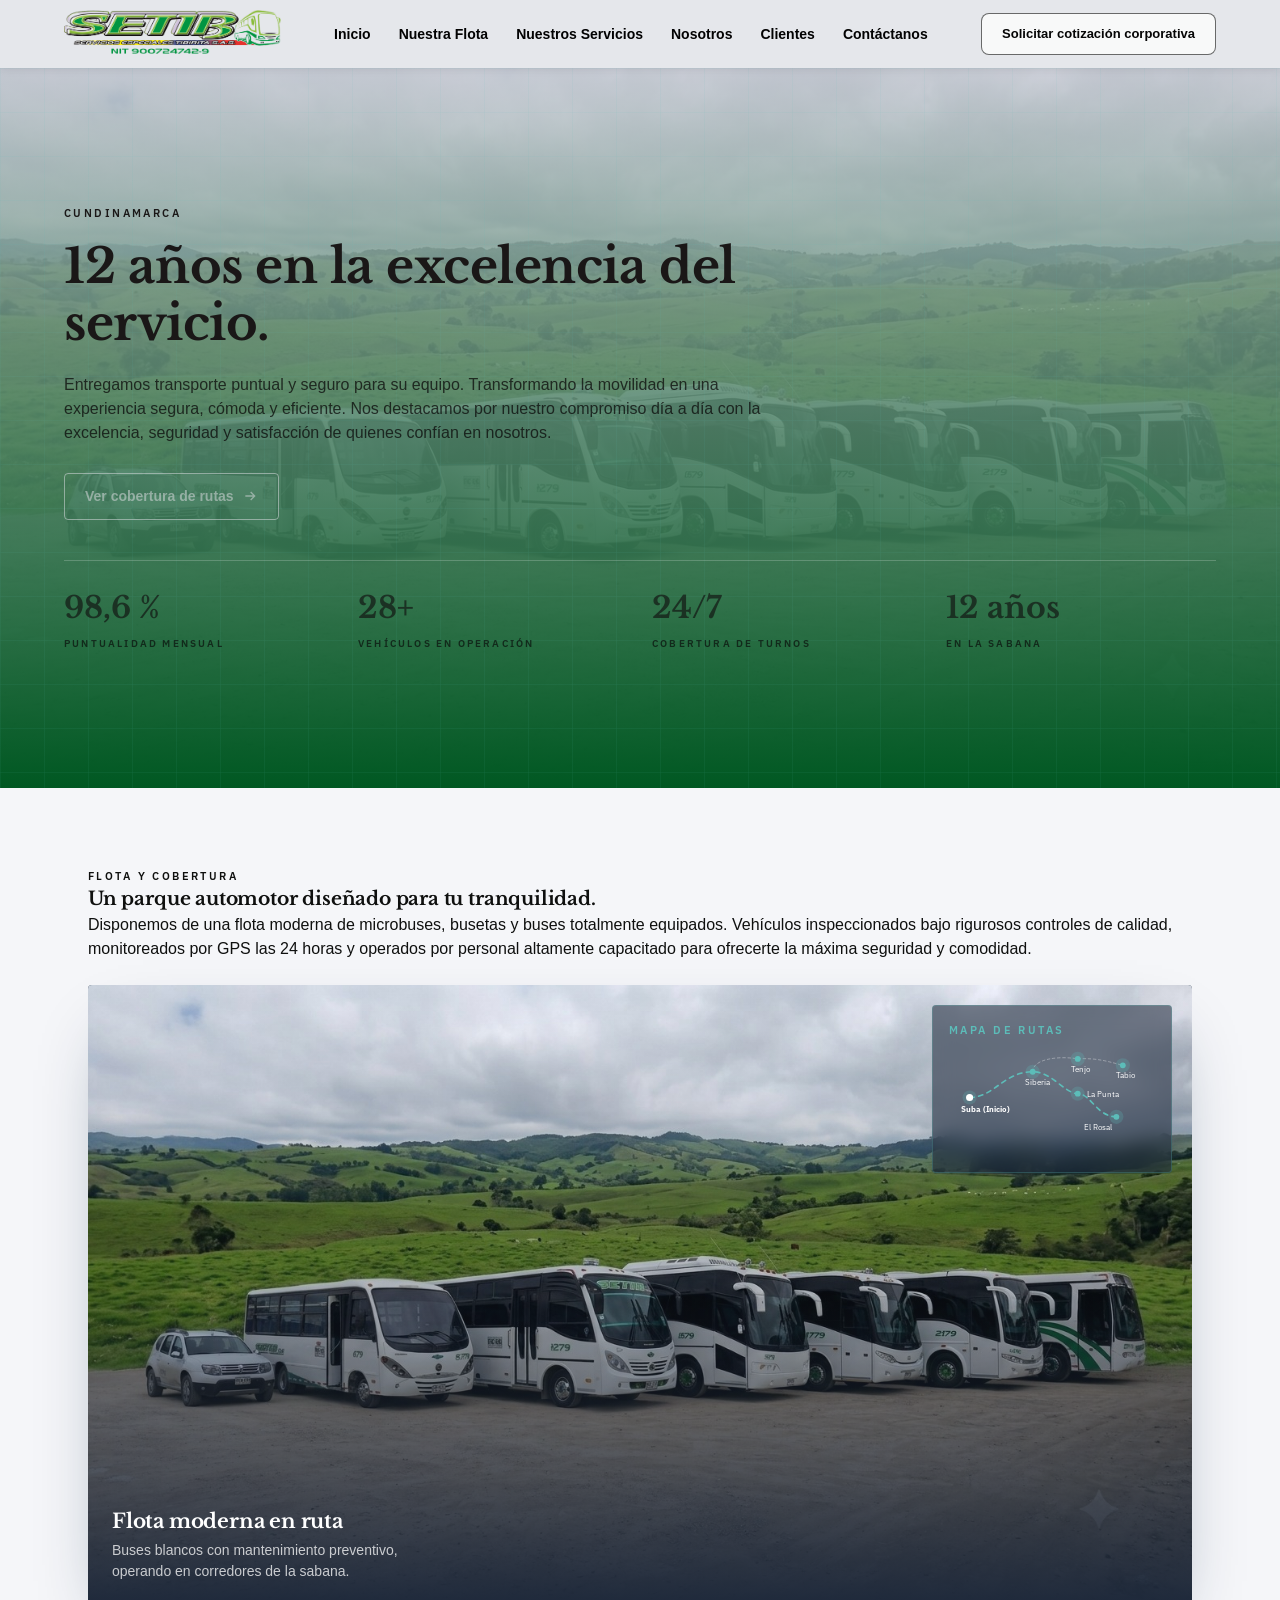
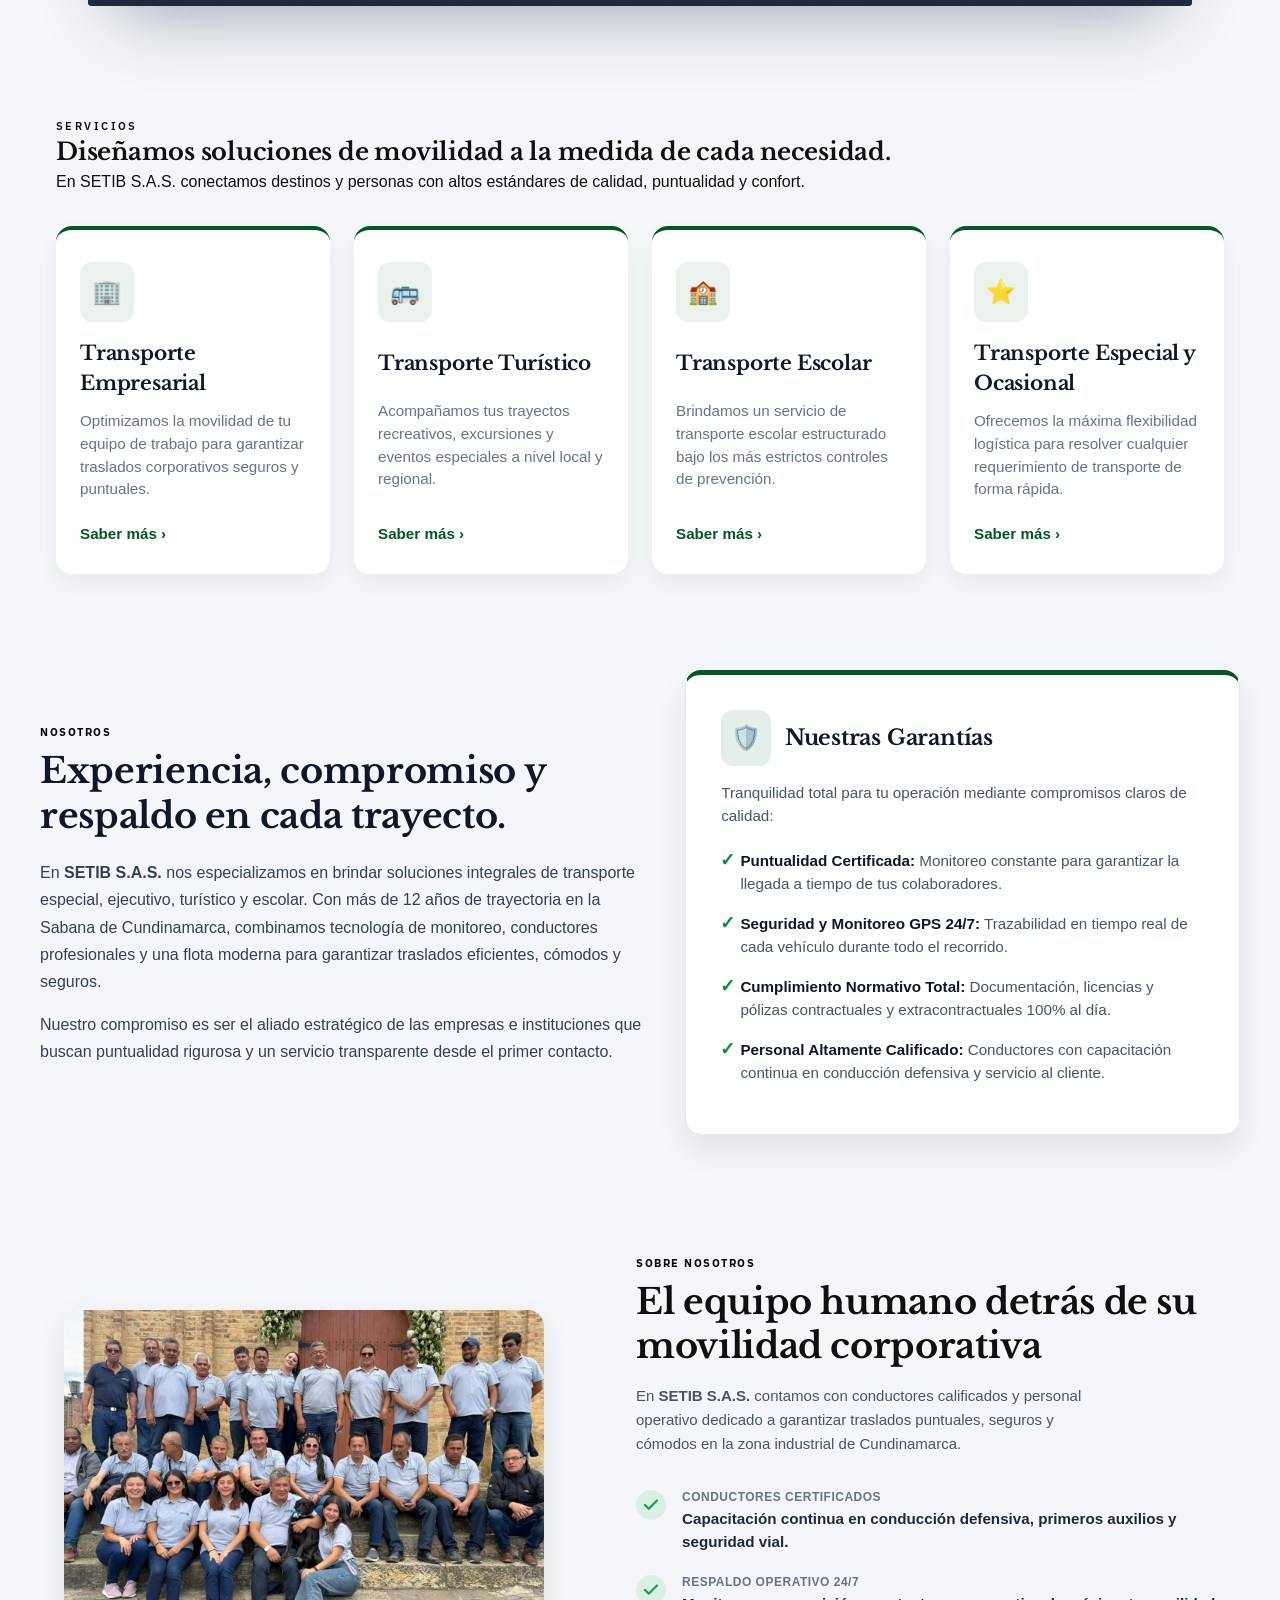
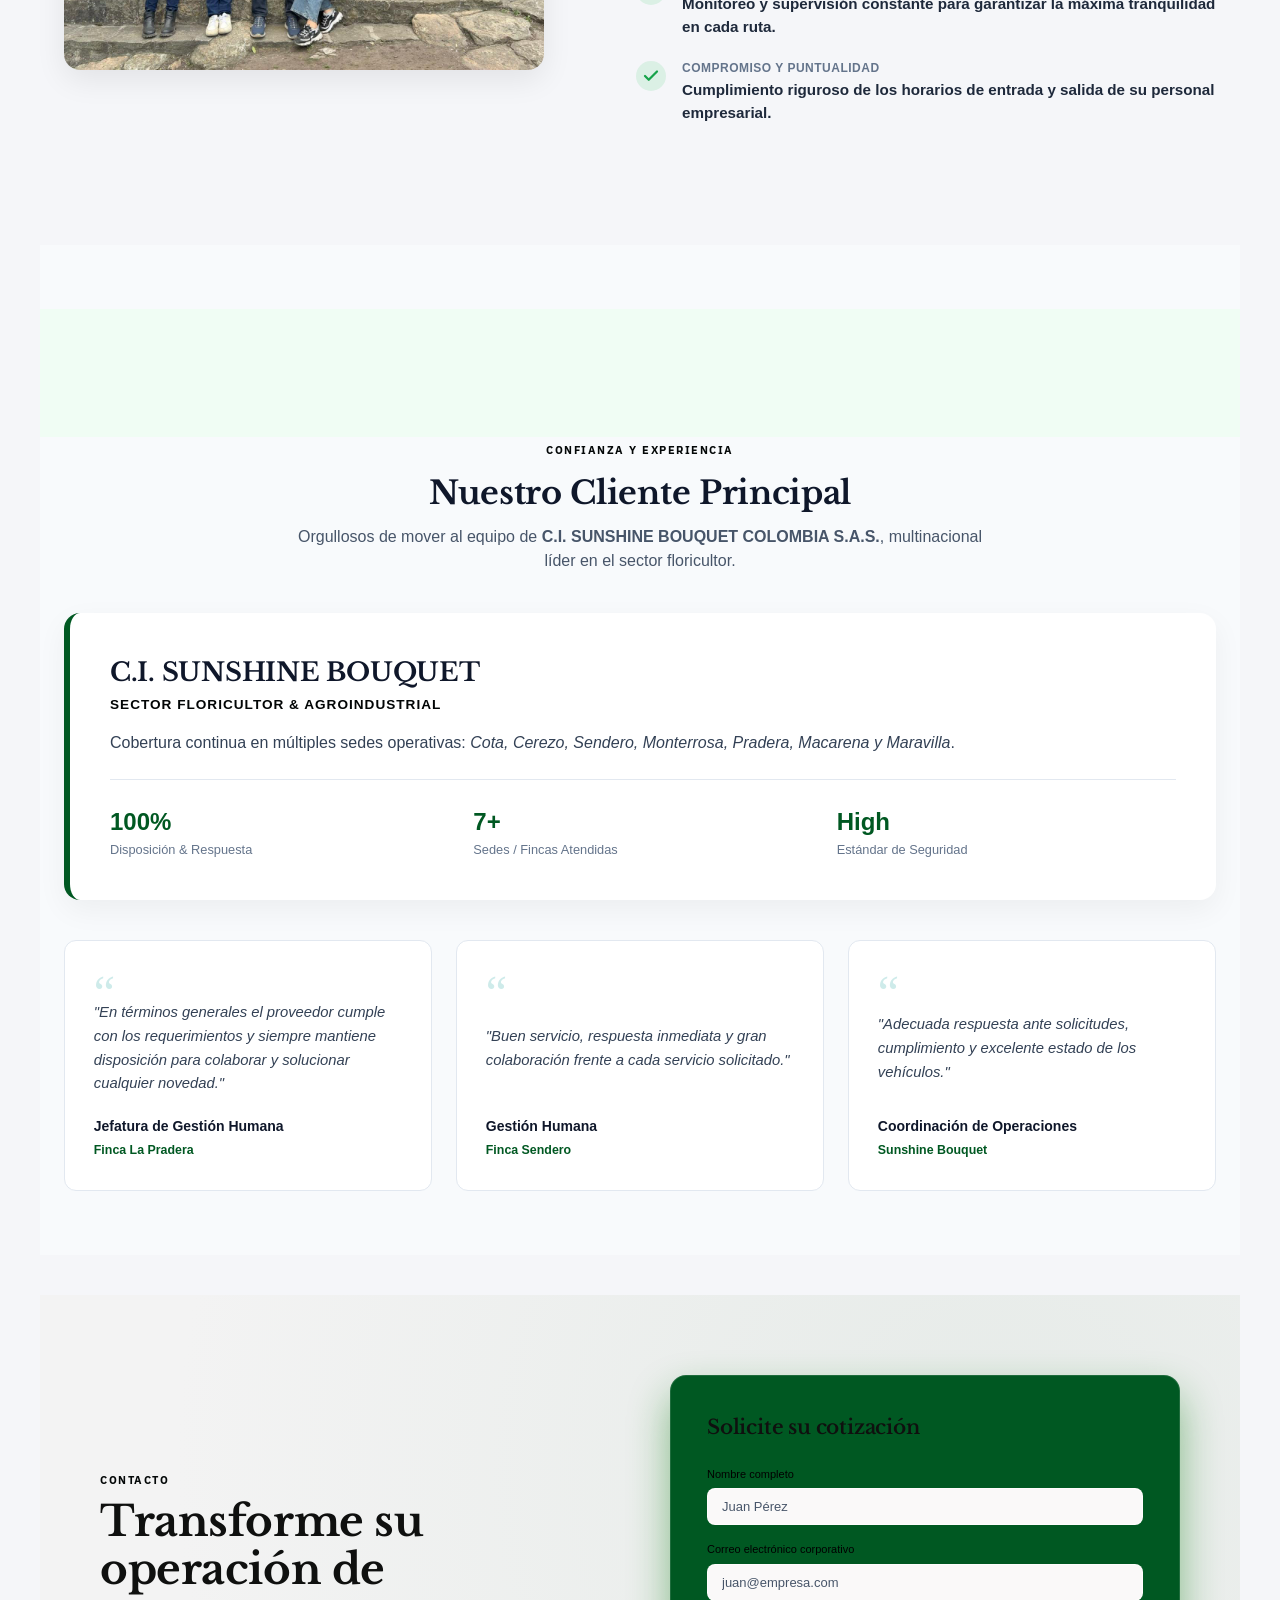
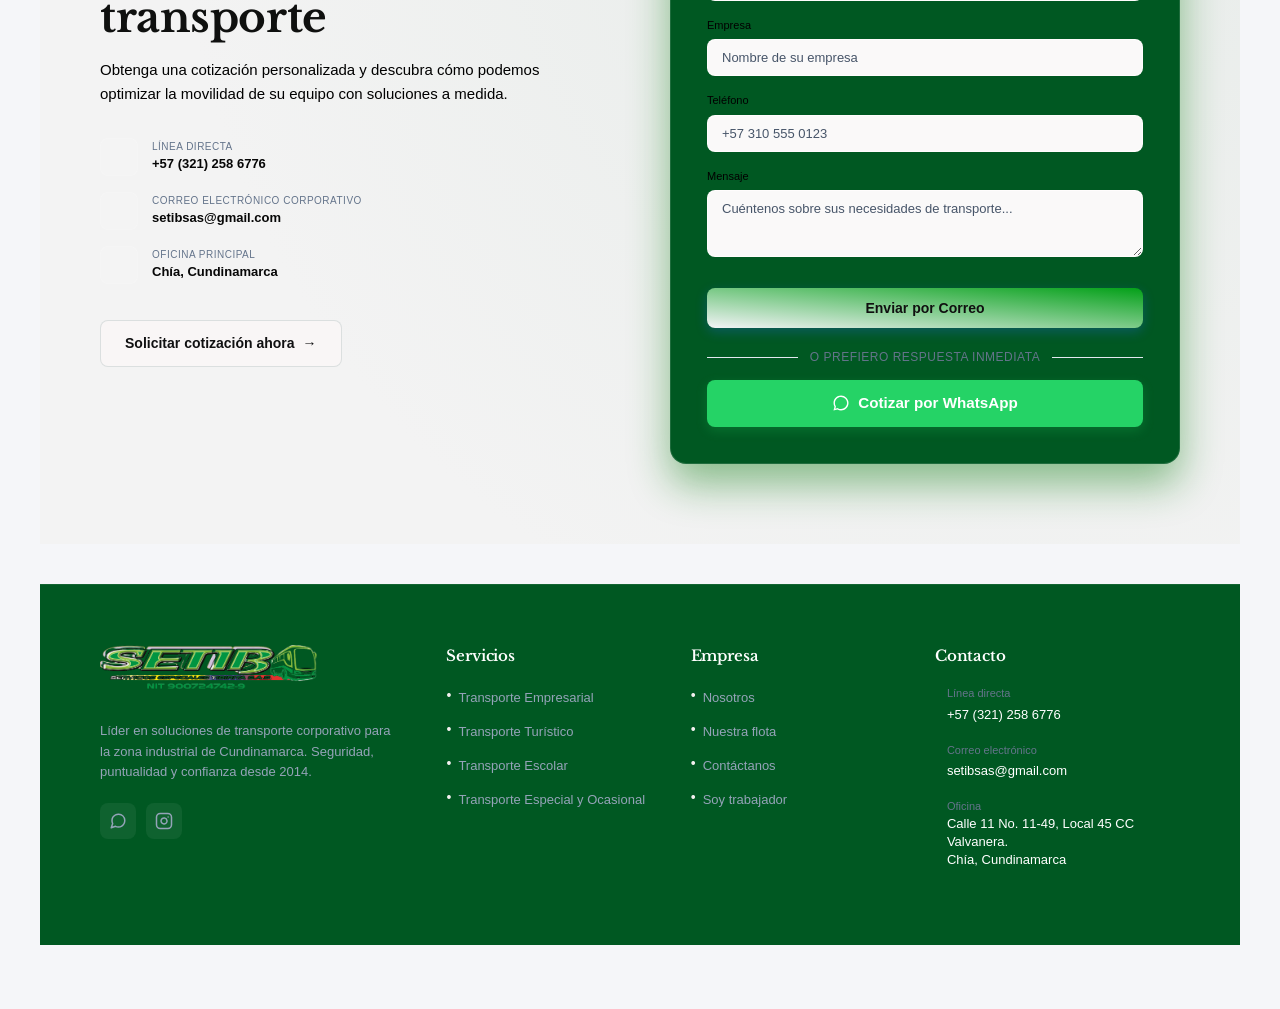
==== commit 90fb39e5: "Update index.html" ====
--- a/index.html
+++ b/index.html
@@ -459,7 +459,7 @@
       <!-- Columna Izquierda: Fotografía del Equipo -->
       <div class="about-media" style="flex: 1 1 400px; max-width: 480px;">
         <img 
-          src="../SETIB - KORUM/WhatsApp Image 2026-08-18 at 21.15.35.jpeg" 
+          src="WhatsApp Image 2026-08-18 at 21.15.35.jpeg" 
           alt="Equipo de profesionales SETIB S.A.S." 
           style="width: 100%; height: auto; border-radius: 16px; object-fit: cover; display: block; box-shadow: 0 10px 30px rgba(0,0,0,0.08);"
         >
